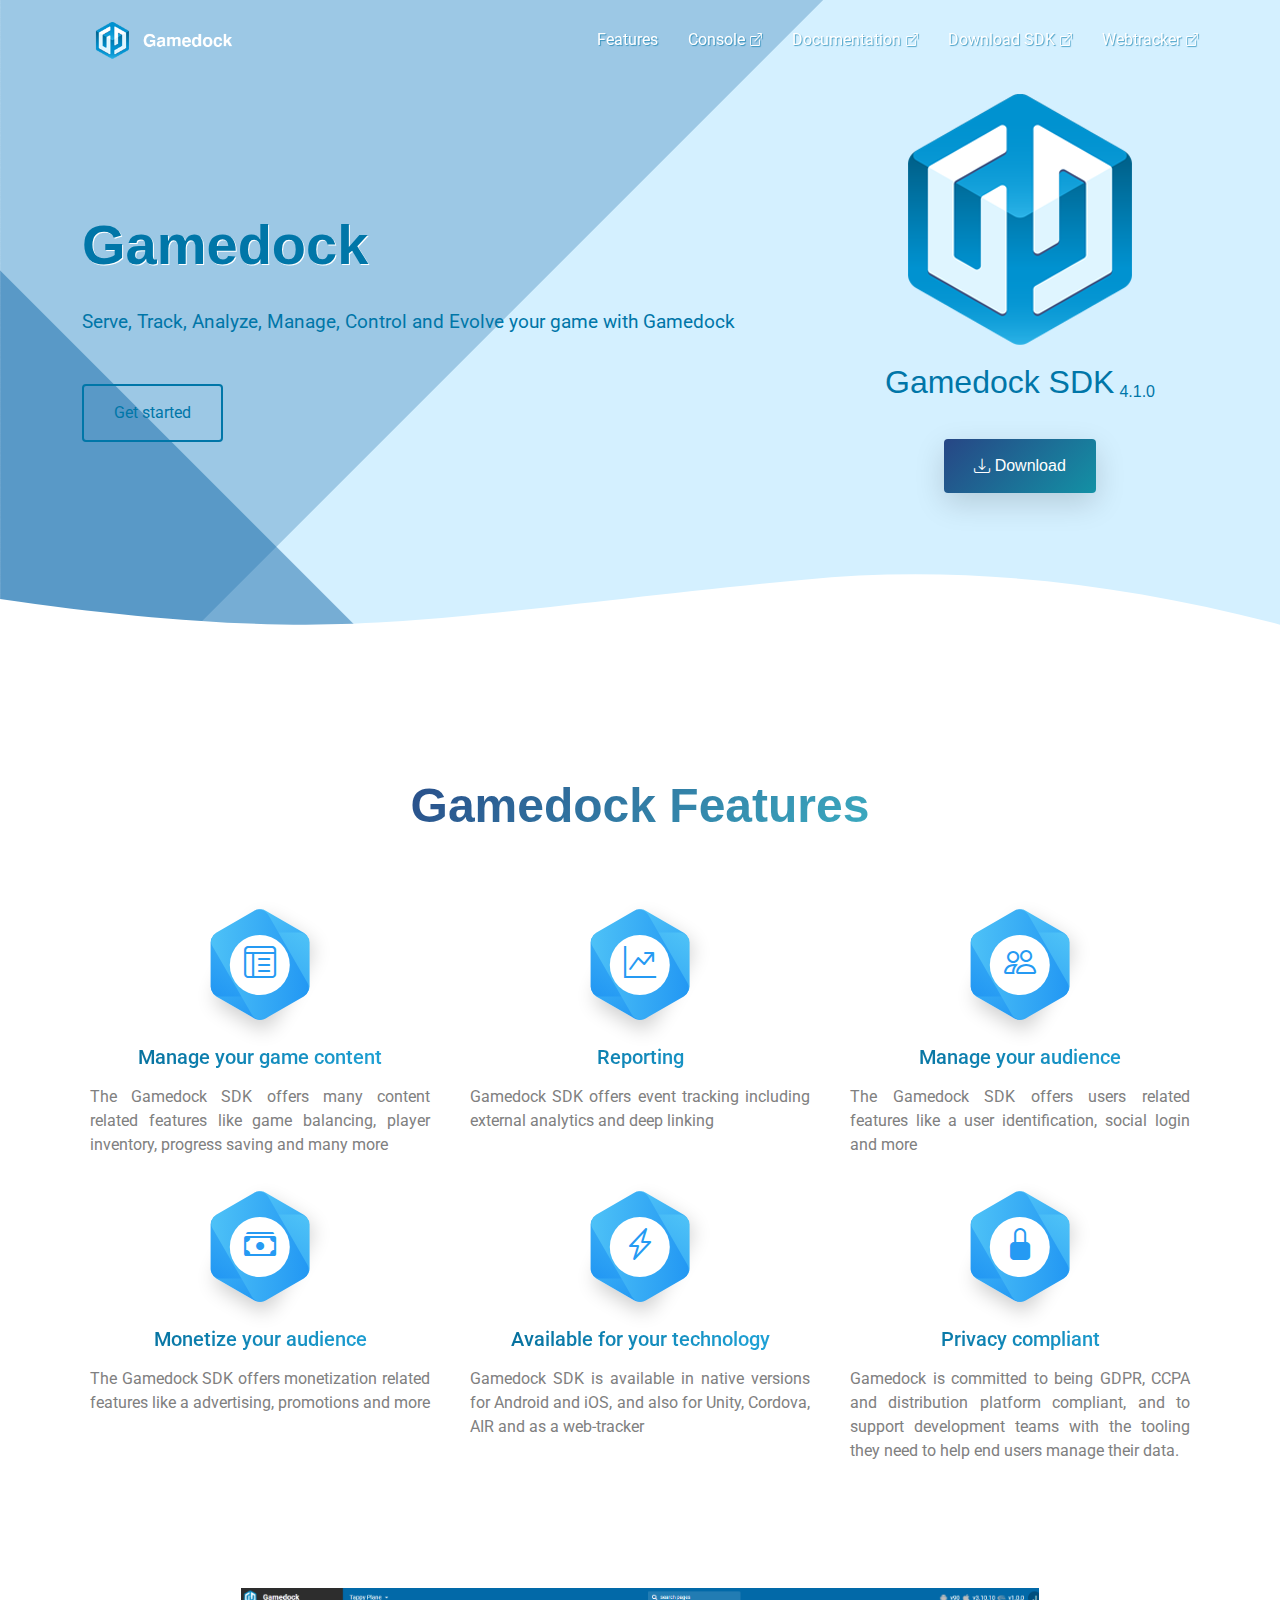
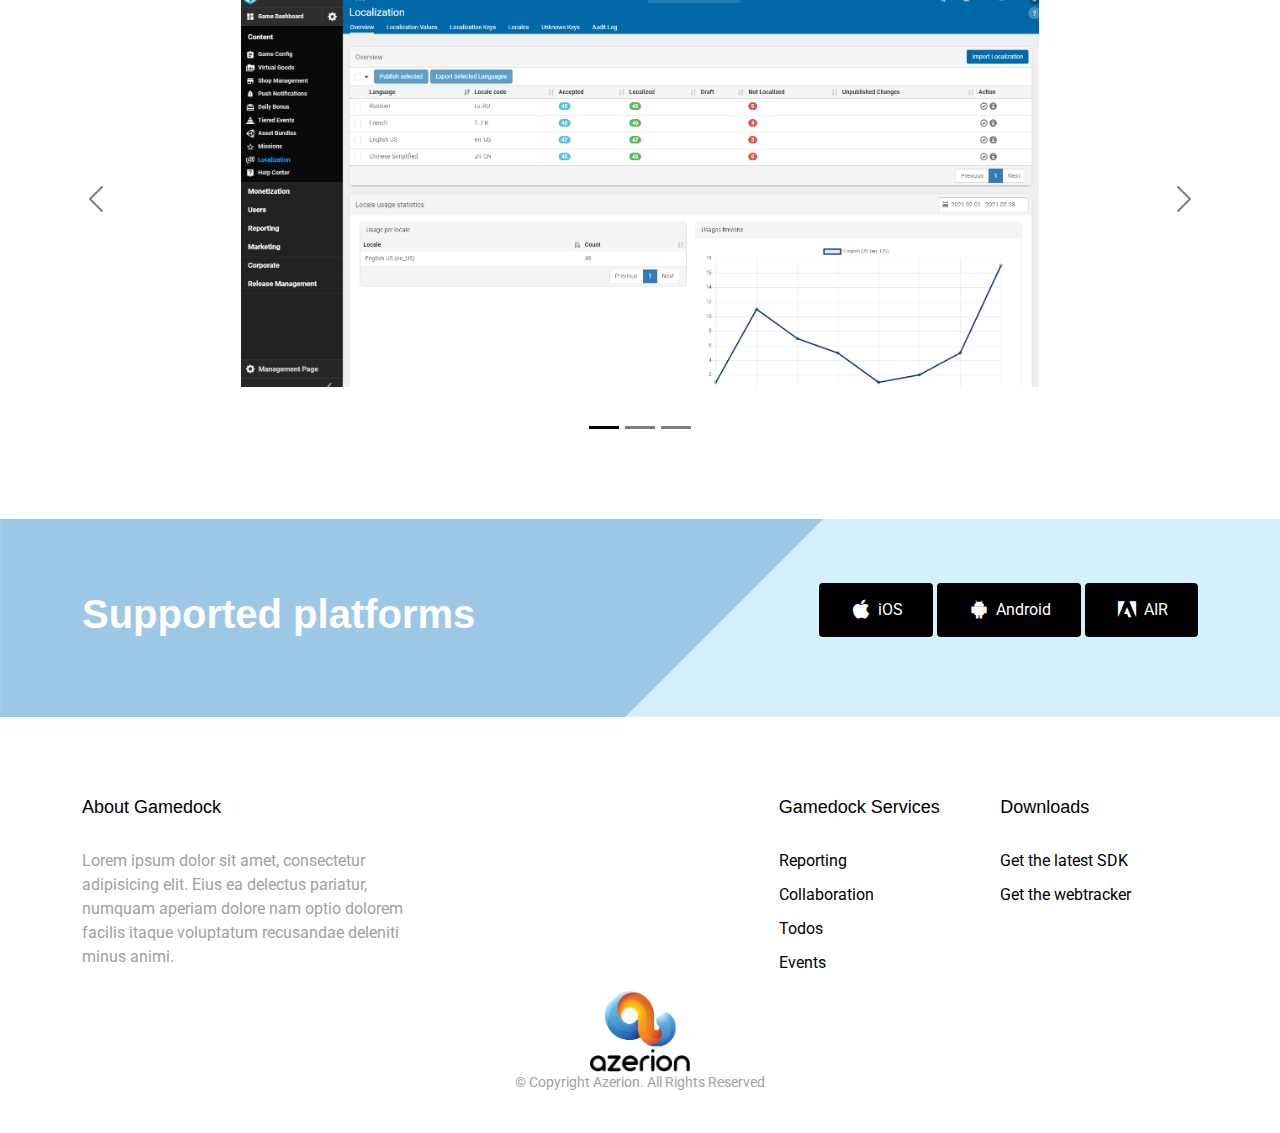
==== landing/index.html @ 3a2219de "Bootstrap , the base for our landing page and images" ====
<!DOCTYPE html>
<html lang="en">

<head>
  <meta charset="utf-8">
  <meta content="width=device-width, initial-scale=1.0" name="viewport">

  <title>Gamedock</title>
  <meta content="" name="description">
  <meta content="" name="keywords">

  <!-- Favicons -->
  <link href="assets/img/favicon.ico" rel="icon">
  <link href="assets/img/favicon.ico" rel="apple-touch-icon">

  <!-- Google Fonts -->
  <link href="https://fonts.googleapis.com/css?family=Roboto:300,300i,400,400i,500,500i,600,600i,700,700i|Work+Sans:300,300i,400,400i,500,500i,600,600i,700,700i|Poppins:300,300i,400,400i,500,500i,600,600i,700,700i" rel="stylesheet">

  <!-- Vendor CSS Files -->
  <link href="assets/vendor/aos/aos.css" rel="stylesheet">
  <link href="assets/vendor/bootstrap/css/bootstrap.min.css" rel="stylesheet">
  <link href="assets/vendor/bootstrap-icons/bootstrap-icons.css" rel="stylesheet">
  <link href="assets/vendor/boxicons/css/boxicons.min.css" rel="stylesheet">
  <link href="assets/vendor/swiper/swiper-bundle.min.css" rel="stylesheet">

  <!-- Template Main CSS File -->
  <link href="assets/css/style.css" rel="stylesheet">

  <!-- =======================================================
  * Template Name: SoftLand - v4.0.0
  * Template URL: https://bootstrapmade.com/softland-bootstrap-app-landing-page-template/
  * Author: BootstrapMade.com
  * License: https://bootstrapmade.com/license/
  ======================================================== -->
</head>

<body>

  <!-- ======= Header ======= -->
  <header id="header" class="fixed-top d-flex align-items-center">
    <div class="container d-flex justify-content-between align-items-center">

      <div class="logo">
        <!-- <h1><a href="index.html">Gamedock</a></h1> -->
        <!-- Uncomment below if you prefer to use an image logo -->
        
        <a href="#"><img src="assets/img/GamedockLogoSmall.png" alt="" class="img-fluid"></a>
        
      </div>

      <nav id="navbar" class="navbar">
        <ul>
          <!-- <li><a href="#hero">Home</a></li> -->
          <li><a href="#features">Features</a></li>
          <li><a href="https://console.gamedock.io/" target="_blank">Console <i class="bi bi-box-arrow-up-right"></i></a></li>
          <li><a href="https://docs.gamedock.io/" target="_blank">Documentation <i class="bi bi-box-arrow-up-right"></i></a></li>
          <li><a href="https://github.com/azerion/gamedock-sdk/releases" target="_blank">Download SDK <i class="bi bi-box-arrow-up-right"></i></a></li>
          <li><a href="https://www.npmjs.com/package/gamedock-web-tracker" target="_blank">Webtracker <i class="bi bi-box-arrow-up-right"></i></a></li>        
        </ul>
        <i class="bi bi-list mobile-nav-toggle"></i>
      </nav><!-- .navbar -->

    </div>
  </header>
  <!-- End Header -->

  <!-- ======= Hero Section ======= -->
  <section class="hero-section" id="hero">

    <div class="wave">

      <svg width="100%" height="355px" viewBox="0 0 1920 355" version="1.1" xmlns="http://www.w3.org/2000/svg" xmlns:xlink="http://www.w3.org/1999/xlink">
        <g id="Page-1" stroke="none" stroke-width="1" fill="none" fill-rule="evenodd">
          <g id="Apple-TV" transform="translate(0.000000, -402.000000)" fill="#FFFFFF">
            <path d="M0,439.134243 C175.04074,464.89273 327.944386,477.771974 458.710937,477.771974 C654.860765,477.771974 870.645295,442.632362 1205.9828,410.192501 C1429.54114,388.565926 1667.54687,411.092417 1920,477.771974 L1920,757 L1017.15166,757 L0,757 L0,439.134243 Z" id="Path"></path>
          </g>
        </g>
      </svg>

    </div>

    <div class="container">
      <div class="row align-items-center">
        <div class="col-12 hero-text-image">
          <div class="row">
            <div class="col-lg-8 text-center text-lg-start">
              <!-- <img src="assets/img/GamedockLogoMedium.png" alt="Image" data-aos="fade-right"> -->
              <h1 data-aos="fade-right">Gamedock</h1>
              <p class="mb-5" data-aos="fade-right" data-aos-delay="100">Serve, Track, Analyze, Manage, Control and Evolve your game with Gamedock</p>
              <p data-aos="fade-right" data-aos-delay="200" data-aos-offset="-500"><a href="#features" class="btn btn-outline-blue">Get started</a></p>
            </div>
            <div class="col-lg-4 gamedocklogo-wrap text-center">
              <img src="assets/img/GamedockLogoMedium.png" alt="Image" data-aos="fade-down">
              <p><h2 data-aos="fade-down" class="hero-text-image"><span class="gamedock-download">Gamedock SDK<sub>4.1.0</sub></span> <br><br><a data-aos="fade-down" href="https://github.com/azerion/gamedock-sdk/releases" target="_blank" class="btn btn-primary"><i class="bi bi-download"></i><span> Download</span></a></h2></p>
              
              
              <!-- <img src="assets/img/phone_2.png" alt="Image" class="phone-2" data-aos="fade-right" data-aos-delay="200"> -->
            </div>
          </div>
        </div>
      </div>
    </div>

  </section><!-- End Hero -->

  <main id="main">

    <!-- ======= Home Section ======= -->
    <section  class="section" id="features">

    </section>

    <section class="section">
      <div class="container">

        <div class="row justify-content-center text-center mb-5">
          <div class="col-md-6" data-aos="fade-up">
            <h2 class="section-heading">Gamedock Features</h2>
          </div>
        </div>

        <div class="row">
          <div class="col-md-4" data-aos="fade-up" data-aos-delay="">
            <div class="feature-1 text-center">
              <div class="badge-hexagon blue">
                <div class="circle"> <i class="bi bi-layout-text-window-reverse"></i></div>
              </div>
              <h3 class="mb-3 feature-subtitle">Manage your game content</h3>
              <p class="feature-description">The Gamedock SDK offers many content related features like game balancing, player inventory, progress saving and many more</p>
            </div>
          </div>
          <div class="col-md-4" data-aos="fade-up" data-aos-delay="100">
            <div class="feature-1 text-center">
              <div class="badge-hexagon blue">
                <div class="circle"> <i class="bi bi-graph-up"></i></div>
              </div>
              <h3 class="mb-3 feature-subtitle">Reporting</h3>
              <p class="feature-description">Gamedock SDK offers event tracking including external analytics and deep linking</p>
            </div>
          </div>
          <div class="col-md-4" data-aos="fade-up" data-aos-delay="200">
            <div class="feature-1 text-center">
              <div class="badge-hexagon blue">
                <div class="circle"> <i class="bi bi-people"></i></div>
              </div>
              <h3 class="mb-3 feature-subtitle">Manage your audience</h3>
              <p class="feature-description">The Gamedock SDK offers users related features like a user identification, social login and more</p>
            </div>
          </div>
          <div class="col-md-4" data-aos="fade-up" data-aos-delay="200">
            <div class="feature-1 text-center">
              <div class="badge-hexagon blue">
                <div class="circle"> <i class="bi bi-cash-stack"></i></div>
              </div>
              <h3 class="mb-3 feature-subtitle">Monetize your audience</h3>
              <p class="feature-description">The Gamedock SDK offers monetization related features like a advertising, promotions and more</p>
            </div>
          </div>
          <div class="col-md-4" data-aos="fade-up" data-aos-delay="200">
            <div class="feature-1 text-center">
              <div class="badge-hexagon blue">
                <div class="circle"> <i class="bi bi-lightning"></i></div>
              </div>
              <h3 class="mb-3 feature-subtitle">Available for your technology</h3>
              <p class="feature-description">Gamedock SDK is available in native versions for Android and iOS, and also for Unity, Cordova, AIR and as a web-tracker</p>
            </div>
          </div>
          <div class="col-md-4" data-aos="fade-up" data-aos-delay="200">
            <div class="feature-1 text-center">
              <div class="badge-hexagon blue">
                <div class="circle"> <i class="bi bi-lock-fill"></i></div>
              </div>
              <h3 class="mb-3 feature-subtitle">Privacy compliant</h3>
              <p class="feature-description">Gamedock is committed to being GDPR, CCPA and distribution platform compliant, and to support development teams with the tooling they need to help end users manage their data.</p>
            </div>
          </div>
        </div>

      </div>
    </section>

    <!-- <section class="section">

      <div class="container">
        <div class="row justify-content-center text-center mb-5" data-aos="fade">
          <div class="col-md-7 mb-5">
            <img src="assets/img/gdcConsole.png" alt="Image" class="img-fluid">
          </div>
        </div> -->

        <!-- <div class="row">
          <div class="col-md-4">
            <div class="step">
              <span class="number">STEP 1</span>
              <h3>Download SDK </a></h3>
              <p><a href="https://github.com/azerion/gamedock-sdk/releases" target="_blank">Get Gamedock for your platform <i class="bi bi-download"></i></a></p>
            </div>
          </div>
          <div class="col-md-4">
            <div class="step">
              <span class="number">STEP 2</span>
              <h3>Create Profile</h3>
              <p>Register with Gamedock</p>
            </div>
          </div>
          <div class="col-md-4">
            <div class="step">
              <span class="number">STEP 3</span>
              <h3>Start managing</h3>
              <p>Analyze, Design and Evolve your game!</p>
            </div>
          </div>
        </div> -->

      <!-- </div>
      
    </section> -->
    <section>
      <div id="myCarousel" class="carousel slide" data-bs-ride="carousel">
        <ol class="carousel-indicators">
          <li data-bs-target="#myCarousel" data-bs-slide-to="0" class="active"></li>
          <li data-bs-target="#myCarousel" data-bs-slide-to="1"></li>
          <li data-bs-target="#myCarousel" data-bs-slide-to="2"></li>
        </ol>
        <div class="carousel-inner">
          <div class="carousel-item active">
            <svg class="bd-placeholder-img" width="100%" height="100%" xmlns="http://www.w3.org/2000/svg" aria-hidden="true" preserveAspectRatio="xMidYMid slice" focusable="false"><rect width="100%" height="100%" fill="transparent"/></svg>
    
            <div class="container">
              <div class="carousel-caption text-start">
                <img src="assets/img/gdcConsole.png" alt="Image" class="img-fluid">
              </div>
            </div>
          </div>
          <div class="carousel-item">
            <svg class="bd-placeholder-img" width="100%" height="100%" xmlns="http://www.w3.org/2000/svg" aria-hidden="true" preserveAspectRatio="xMidYMid slice" focusable="false"><rect width="100%" height="100%" fill="transparent"/></svg>
    
            <div class="container">
              <div class="carousel-caption">
                <h1>Another example headline.</h1>
                <p>Cras justo odio, dapibus ac facilisis in, egestas eget quam. Donec id elit non mi porta gravida at eget metus. Nullam id dolor id nibh ultricies vehicula ut id elit.</p>
                <p><a class="btn btn-lg btn-primary" href="#" role="button">Learn more</a></p>
              </div>
            </div>
          </div>
          <div class="carousel-item">
            <svg class="bd-placeholder-img" width="100%" height="100%" xmlns="http://www.w3.org/2000/svg" aria-hidden="true" preserveAspectRatio="xMidYMid slice" focusable="false"><rect width="100%" height="100%" fill="transparent"/></svg>
    
            <div class="container">
              <div class="carousel-caption text-end">
                <h1>One more for good measure.</h1>
                <p>Cras justo odio, dapibus ac facilisis in, egestas eget quam. Donec id elit non mi porta gravida at eget metus. Nullam id dolor id nibh ultricies vehicula ut id elit.</p>
                <p><a class="btn btn-lg btn-primary" href="#" role="button">Browse gallery</a></p>
              </div>
            </div>
          </div>
        </div>
        <a class="carousel-control-prev" href="#myCarousel" role="button" data-bs-slide="prev">
          <span class="carousel-control-prev-icon" aria-hidden="true"></span>
          <span class="visually-hidden">Previous</span>
        </a>
        <a class="carousel-control-next" href="#myCarousel" role="button" data-bs-slide="next">
          <span class="carousel-control-next-icon" aria-hidden="true"></span>
          <span class="visually-hidden">Next</span>
        </a>
      </div>
    </section>
    <!-- <section class="section">
      <div class="container">
        <div class="row align-items-center">
          <div class="col-md-4 me-auto">
            <h2 class="mb-4">Seamlessly Communicate</h2>
            <p class="mb-4">Lorem ipsum dolor sit amet, consectetur adipisicing elit. Tenetur at reprehenderit optio,
              laudantium eius quod, eum maxime molestiae porro omnis. Dolores aspernatur delectus impedit incidunt
              dolore mollitia esse natus beatae.</p>
            <p><a href="#" class="btn btn-primary">Download Now</a></p>
          </div>
          <div class="col-md-6" data-aos="fade-left">
            <img src="assets/img/undraw_svg_2.svg" alt="Image" class="img-fluid">
          </div>
        </div>
      </div>
    </section>

    <section class="section">
      <div class="container">
        <div class="row align-items-center">
          <div class="col-md-4 ms-auto order-2">
            <h2 class="mb-4">Gather Feedback</h2>
            <p class="mb-4">Lorem ipsum dolor sit amet, consectetur adipisicing elit. Tenetur at reprehenderit optio,
              laudantium eius quod, eum maxime molestiae porro omnis. Dolores aspernatur delectus impedit incidunt
              dolore mollitia esse natus beatae.</p>
            <p><a href="#" class="btn btn-primary">Download Now</a></p>
          </div>
          <div class="col-md-6" data-aos="fade-right">
            <img src="assets/img/undraw_svg_3.svg" alt="Image" class="img-fluid">
          </div>
        </div>
      </div>
    </section> -->

    

    <!-- ======= CTA Section ======= -->
    <section class="section cta-section">
      <div class="container">
        <div class="row align-items-center">
          <div class="col-md-6 me-auto text-center text-md-start mb-5 mb-md-0">
            <h3>Supported platforms</h3>
          </div>
          <div class="col-md-5 text-center text-md-end">
            <p><a href="#" class="btn d-inline-flex align-items-center"><i class="bx bxl-apple"></i><span>iOS</span></a> <a href="#" class="btn d-inline-flex align-items-center"><i class="bx bxl-android"></i><span>Android</span></a> <a href="#" class="btn d-inline-flex align-items-center"><i class="bx bxl-adobe"></i><span>AIR</span></a></p>
          </div>
        </div>
      </div>
    </section><!-- End CTA Section -->

  </main><!-- End #main -->

  <!-- ======= Footer ======= -->
  <footer class="footer" role="contentinfo">
    <div class="container">
      <div class="row">
        <div class="col-md-4 mb-4 mb-md-0">
          <h3>About Gamedock</h3>
          <p>Lorem ipsum dolor sit amet, consectetur adipisicing elit. Eius ea delectus pariatur, numquam aperiam
            dolore nam optio dolorem facilis itaque voluptatum recusandae deleniti minus animi.</p>
          <!-- <p class="social">
            <a href="#"><span class="bi bi-twitter"></span></a>
            <a href="#"><span class="bi bi-facebook"></span></a>
            <a href="#"><span class="bi bi-instagram"></span></a>
            <a href="#"><span class="bi bi-linkedin"></span></a>
          </p> -->
        </div>
        <div class="col-md-7 ms-auto">
          <div class="row site-section pt-0">
            <div class="col-md-4 mb-4 mb-md-0">
              <!-- <h3>Navigation</h3>
              <ul class="list-unstyled">
                <li><a href="#">Pricing</a></li>
                <li><a href="#">Features</a></li>
                <li><a href="#">Blog</a></li>
                <li><a href="#">Contact</a></li>
              </ul> -->
            </div>
            <div class="col-md-4 mb-4 mb-md-0">
              <h3>Gamedock Services</h3>
              <ul class="list-unstyled">
                <li><a href="#">Reporting</a></li>
                <li><a href="#">Collaboration</a></li>
                <li><a href="#">Todos</a></li>
                <li><a href="#">Events</a></li>
              </ul>
            </div>
            <div class="col-md-4 mb-4 mb-md-0">
              <h3>Downloads</h3>
              <ul class="list-unstyled">
                <li><a href="#">Get the latest SDK</a></li>
                <li><a href="#">Get the webtracker</a></li>
              </ul>
            </div>
          </div>
        </div>
      </div>

      <div class="row justify-content-center text-center">
        <div class="col-md-3">
          
          
          
          <div class="credits">
            <img src="assets/img/azerion_small_black.png" class="img-fluid" style="width: 100px;">
            <p class="copyright">&copy; Copyright Azerion. All Rights Reserved</p>
          </div>
        </div>
      </div>

    </div>
  </footer>

  <a href="#" class="back-to-top d-flex align-items-center justify-content-center"><i class="bi bi-arrow-up-short"></i></a>

  <!-- Vendor JS Files -->
  <script src="assets/vendor/aos/aos.js"></script>
  <script src="assets/vendor/bootstrap/js/bootstrap.bundle.min.js"></script>
  <script src="assets/vendor/php-email-form/validate.js"></script>
  <script src="assets/vendor/swiper/swiper-bundle.min.js"></script>

  <!-- Template Main JS File -->
  <script src="assets/js/main.js"></script>

</body>

</html>
---- landing/assets/css/style.css ----
/*--------------------------------------------------------------
# General
--------------------------------------------------------------*/
html {
  overflow-x: hidden;
}

body {
  font-family: "Roboto", sans-serif;
  color: #9fa1a4;
  line-height: 1.5;
}

a {
  color: #777;
  text-decoration: none;
  transition: .3s all ease;
}

a:hover {
  color: #000;
}

h1, h2, h3, h4, h5, h6, .font-heading {
  /* font-family: "Open+Sans", sans-serif; */
  font-family: "Work+Sans", sans-serif;
  color: #000;
}

.container {
  z-index: 2;
  position: relative;
}

.text-black {
  color: #000 !important;
}

.text-primary {
  color: #2d71a1 !important;
}

.border-top {
  border-top: 1px solid #f2f2f2 !important;
}

.border-bottom {
  border-bottom: 1px solid #f2f2f2 !important;
}

figure figcaption {
  margin-top: .5rem;
  font-style: italic;
  font-size: .8rem;
}

section {
  overflow: hidden;
}

.section {
  padding: 4rem 0;
}
.section#features{
  padding: 0rem 0;
  margin-top: -5pt;
}

.section-heading {
  font-size: 3rem;
  font-weight: 700;
  background: linear-gradient(-45deg, #3db3c5, #274685);
  -webkit-background-clip: text;
  -webkit-text-fill-color: transparent;
}

/*--------------------------------------------------------------
# Back to top button
--------------------------------------------------------------*/
.back-to-top {
  position: fixed;
  visibility: hidden;
  opacity: 0;
  right: 15px;
  bottom: 15px;
  z-index: 996;
  background: #2d71a1;
  width: 40px;
  height: 40px;
  border-radius: 50px;
  transition: all 0.4s;
}

.back-to-top i {
  font-size: 28px;
  color: #fff;
  line-height: 0;
}

.back-to-top:hover {
  background: #3687c1;
  color: #fff;
}

.back-to-top.active {
  visibility: visible;
  opacity: 1;
}

/* Default btn sre-tyling */
.btn {
  border: none;
  padding: 15px 30px !important;
}

.btn.btn-outline-white {
  border: 2px solid #fff;
  background: none;
  color: #fff;
}

.btn.btn-outline-white:hover {
  background: #fff;
  color: #2d71a1;
}

.btn.btn-outline-blue {
  border: 2px solid #0076a8;
  background: none;
  color: #0076a8;
}

.btn.btn-outline-blue:hover {
  background: #0076a8;
  color: #ffffff;
}
.btn.btn-primary {
  background: #2d71a1;
  background: linear-gradient(-45deg, #1391a5, #274685);
  color: #fff;
  box-shadow: 0 10px 30px 0 rgba(0, 0, 0, 0.15);
}

/* Feature 1 */
.feature-1 .wrap-icon {
  margin: 0 auto;
  height: 100px;
  width: 100px;
  border-radius: 50%;
  position: relative;
  margin-bottom: 30px;
  box-shadow: 0 15px 30px 0 rgba(0, 0, 0, 0.2);
  display: inline-flex;
  align-items: center;
  justify-content: center;
}

.feature-1 .wrap-icon.icon-1 {
  background: linear-gradient(-45deg, #3b87bd, #2d71a2);
}

.feature-1 .wrap-icon i {
  font-size: 40px;
  line-height: 0;
  color: #fff;
}

.feature-1 h3 {
  font-size: 20px;
}

.feature-1 p {
  color: #808080;
}

/* Step */
.step {
  box-shadow: 0 10px 30px -5px rgba(0, 0, 0, 0.1);
  background: #fff;
  padding: 40px;
}

.step .number {
  background: linear-gradient(-45deg, #1391a5, #274685);
  -webkit-background-clip: text;
  -webkit-text-fill-color: transparent;
  font-weight: 700;
  letter-spacing: .2rem;
  margin-bottom: 10px;
  display: block;
}

.step p:last-child {
  margin-bottom: 0px;
}

/* Review */
.review h3 {
  font-size: 20px;
}

.review p {
  line-height: 1.8;
  font-style: italic;
  color: #333333;
}

.review .stars span {
  color: #FF8803;
}

.review .stars .muted {
  color: #ccc;
}

.review .review-user img {
  width: 70px;
  margin: 0 auto;
}



/* CTA Section */
.cta-section {
  /*background: linear-gradient(to right, #274685 0%, #3db3c5 100%);*/
  background: url(../img/coverpageBackground.png);
  color: #fff;
}

.cta-section h2 {
  color: #fff;
  font-size: 3rem;
  font-weight: 700;
}
.cta-section h3 {
  color: #fff;
  font-size: 2.5rem;
  font-weight: 700;
}

@media screen and (max-width: 768px) {
  .cta-section h2 {
    font-size: 2rem;
  }
}

.cta-section .btn {
  background: #000000;
  color: #fff;
}

.cta-section .btn i {
  margin-right: 5px;
  font-size: 24px;
  line-height: 0;
}

/* Contact Form */
.form-control {
  height: 48px;
  border-radius: 0;
  border: 1px solid #dae0e5;
}

.form-control:active, .form-control:focus {
  outline: none;
  box-shadow: none;
  border: 1px solid #2d71a1;
}

.php-email-form .validate {
  display: none;
  color: red;
  margin: 0 0 15px 0;
  font-weight: 400;
  font-size: 13px;
}

.php-email-form .error-message {
  display: none;
  color: #fff;
  background: #ed3c0d;
  text-align: left;
  padding: 15px;
  font-weight: 600;
}

.php-email-form .error-message br + br {
  margin-top: 25px;
}

.php-email-form .sent-message {
  display: none;
  color: #fff;
  background: #18d26e;
  text-align: center;
  padding: 15px;
  font-weight: 600;
}

.php-email-form .loading {
  display: none;
  background: #fff;
  text-align: center;
  padding: 15px;
}

.php-email-form .loading:before {
  content: "";
  display: inline-block;
  border-radius: 50%;
  width: 24px;
  height: 24px;
  margin: 0 10px -6px 0;
  border: 3px solid #18d26e;
  border-top-color: #eee;
  -webkit-animation: animate-loading 1s linear infinite;
  animation: animate-loading 1s linear infinite;
}

.php-email-form textarea {
  min-height: 160px;
}

@-webkit-keyframes animate-loading {
  0% {
    transform: rotate(0deg);
  }
  100% {
    transform: rotate(360deg);
  }
}

@keyframes animate-loading {
  0% {
    transform: rotate(0deg);
  }
  100% {
    transform: rotate(360deg);
  }
}



/*--------------------------------------------------------------
# Header
--------------------------------------------------------------*/
#header {
  height: 80px;
  transition: all 0.5s;
  z-index: 997;
  transition: all 0.5s;
}

#header.header-scrolled {
  background: rgba(23, 136, 228, 0.45);
  height: 60px;
  color: #ffffff;
}

#header .logo h1 {
  font-size: 28px;
  margin: 0;
  padding: 4px 0;
  line-height: 1;
  font-weight: 500;
}

#header .logo h1 a, #header .logo h1 a:hover {
  color: rgb(28, 118, 253);
  text-decoration: none;
}

#header .logo img {
  padding: 0;
  margin: 0;
  max-height: 40px;
}

/*--------------------------------------------------------------
# Navigation Menu
--------------------------------------------------------------*/
/**
* Desktop Navigation 
*/
.navbar {
  padding: 0;
}

.navbar ul {
  margin: 0;
  padding: 0;
  display: flex;
  list-style: none;
  align-items: center;
}

.navbar li {
  position: relative;
}

.navbar a {
  display: flex;
  align-items: center;
  justify-content: space-between;
  padding: 10px 0 10px 30px;
  font-size: 16px;
  font-weight: 400;
  /* color: rgba(0, 118, 168, 0.65); */
  color: rgba(255, 255, 255, 1);
  text-shadow: 1px 1px 1px rgb(0, 118, 168, 0.65);
  white-space: nowrap;
  transition: 0.3s;
}

.navbar a .header-scrolled{
  color: #fff;
}

.navbar a i {
  font-size: 12px;
  line-height: 0;
  margin-left: 5px;
}

.navbar a:hover, .navbar .active, .navbar li:hover > a {
  color: rgba(0, 118, 168, 0.65);
}

.navbar .dropdown ul {
  display: block;
  position: absolute;
  left: 14px;
  top: calc(100% + 30px);
  margin: 0;
  padding: 10px 0;
  z-index: 99;
  opacity: 0;
  visibility: hidden;
  background: #fff;
  box-shadow: 0px 0px 30px rgba(127, 137, 161, 0.25);
  transition: 0.3s;
  border-radius: 4px;
}

.navbar .dropdown ul li {
  min-width: 200px;
}

.navbar .dropdown ul a {
  padding: 10px 20px;
  font-size: 15px;
  color: #101c36;
}

.navbar .dropdown ul a i {
  font-size: 12px;
}

.navbar .dropdown ul a:hover, .navbar .dropdown ul .active:hover, .navbar .dropdown ul li:hover > a {
  color: #2d71a1;
}

.navbar .dropdown:hover > ul {
  opacity: 1;
  top: 100%;
  visibility: visible;
}

.navbar .dropdown .dropdown ul {
  top: 0;
  left: calc(100% - 30px);
  visibility: hidden;
}

.navbar .dropdown .dropdown:hover > ul {
  opacity: 1;
  top: 0;
  left: 100%;
  visibility: visible;
}

@media (max-width: 1366px) {
  .navbar .dropdown .dropdown ul {
    left: -90%;
  }
  .navbar .dropdown .dropdown:hover > ul {
    left: -100%;
  }
}

/**
* Mobile Navigation 
*/
.mobile-nav-toggle {
  color: #fff;
  font-size: 28px;
  cursor: pointer;
  display: none;
  line-height: 0;
  transition: 0.5s;
}

@media (max-width: 991px) {
  .mobile-nav-toggle {
    display: block;
  }
  .navbar ul {
    display: none;
  }
}

.navbar-mobile {
  position: fixed;
  overflow: hidden;
  top: 0;
  right: 0;
  left: 0;
  bottom: 0;
  background: rgba(27, 49, 94, 0.9);
  transition: 0.3s;
  z-index: 999;
}

.navbar-mobile .mobile-nav-toggle {
  position: absolute;
  top: 15px;
  right: 15px;
}

.navbar-mobile ul {
  display: block;
  position: absolute;
  top: 55px;
  right: 15px;
  bottom: 15px;
  left: 15px;
  padding: 10px 0;
  border-radius: 10px;
  background-color: #fff;
  overflow-y: auto;
  transition: 0.3s;
}

.navbar-mobile a {
  padding: 10px 20px;
  font-size: 15px;
  color: #101c36;
}

.navbar-mobile a:hover, .navbar-mobile .active, .navbar-mobile li:hover > a {
  color: #2d71a1;
}

.navbar-mobile .dropdown ul {
  position: static;
  display: none;
  margin: 10px 20px;
  padding: 10px 0;
  z-index: 99;
  opacity: 1;
  visibility: visible;
  background: #fff;
  box-shadow: 0px 0px 30px rgba(127, 137, 161, 0.25);
}

.navbar-mobile .dropdown ul li {
  min-width: 200px;
}

.navbar-mobile .dropdown ul a {
  padding: 10px 20px;
}

.navbar-mobile .dropdown ul a i {
  font-size: 12px;
}

.navbar-mobile .dropdown ul a:hover, .navbar-mobile .dropdown ul .active:hover, .navbar-mobile .dropdown ul li:hover > a {
  color: #2d71a1;
}

.navbar-mobile .dropdown > .dropdown-active {
  display: block;
}

/*--------------------------------------------------------------
# Hero Section
--------------------------------------------------------------*/
.hero-section {
  background:  url(../img/coverpageBackground.png);
  position: relative;
}

.hero-section .wave {
  width: 100%;
  overflow: hidden;
  position: absolute;
  z-index: 1;
  bottom: -150px;
}

@media screen and (max-width: 992px) {
  .hero-section .wave {
    bottom: -180px;
  }
}

.hero-section .wave svg {
  width: 100%;
}

.hero-section, .hero-section > .container > .row {
  height: 80vh;
  min-height: 700px;
}

.hero-section.inner-page {
  height: 60vh;
  min-height: 0;
}

.hero-section.inner-page .hero-text {
  transform: translateY(-150px);
  margin-top: -120px;
}

@media screen and (max-width: 992px) {
  .hero-section.inner-page .hero-text {
    margin-top: -80px;
  }
}

.hero-section h1 {
  font-size: 3.5rem;
  color: #0076a8;
  font-weight: 700;
  margin-bottom: 30px;
  text-shadow: 1px 1px 0px rgb(255 255 255);
}

@media screen and (max-width: 992px) {
  .hero-section h1 {
    font-size: 2.5rem;
    text-align: center;
    margin-top: 40px;
  }
}

@media screen and (max-width: 992px) {
  .hero-section .hero-text-image {
    margin-top: 4rem;
  }
}

.hero-section p {
  font-size: 14pt;
  color: #0076a8;
}

.hero-section .gamedocklogo-wrap {
  position: relative;
  margin-top: -120px;
}

@media screen and (max-width: 992px) {
  .hero-section .gamedocklogo-wrap {
    text-align: center;
  }
}

.hero-section .gamedocklogo-wrap .phone-2, .hero-section .gamedocklogo-wrap .phone-1 {
  position: absolute;
  top: -50%;
  overflow: hidden;
  left: 0;
  box-shadow: 0 15px 50px 0 rgba(0, 0, 0, 0.3);
  border-radius: 30px;
}

@media screen and (max-width: 992px) {
  .hero-section .gamedocklogo-wrap .phone-2, .hero-section .gamedocklogo-wrap .phone-1 {
    position: relative;
    top: 0;
    max-width: 100%;
  }
}

.hero-section .gamedocklogo-wrap .phone-2, .hero-section .gamedocklogo-wrap .phone-1 {
  width: 250px;
}

@media screen and (max-width: 992px) {
  .hero-section .gamedocklogo-wrap .phone-1 {
    margin-left: -150px;
  }
}

.hero-section .gamedocklogo-wrap .phone-2 {
  margin-top: 50px;
  margin-left: 100px;
  width: 250px;
}

@media screen and (max-width: 992px) {
  .hero-section .gamedocklogo-wrap .phone-2 {
    width: 250px;
    position: absolute;
    margin-top: 0px;
    margin-left: 100px;
  }
}

/*--------------------------------------------------------------
# Footer
--------------------------------------------------------------*/
.footer {
  padding: 5rem 0 2.5rem 0;
}

.footer h3 {
  font-size: 18px;
  margin-bottom: 30px;
}

.footer ul li {
  margin-bottom: 10px;
}

.footer a {
  color: #000;
}

.footer .copyright {
  margin-bottom: 0px;
}

.footer .copyright, .footer .credits {
  font-size: 14px;
}

.social a {
  display: inline-block;
  width: 50px;
  height: 50px;
  border-radius: 50%;
  background: #f8f9fa;
  position: relative;
  text-align: center;
  transition: .3s background ease;
  color: #0d1e2d;
  line-height: 0;
}

.social a span {
  display: inline-block;
  left: 50%;
  position: absolute;
  top: 50%;
  transform: translate(-50%, -50%);
}

.social a:hover {
  color: #fff;
  background: #2d71a1;
}

.social a i {
  line-height: 0;
}


/*--------------------------------------------------------------
# Extra Gamedock
--------------------------------------------------------------*/

.gamedock-download {
  color: #0076a8;
}

.gamedock-download sub{
  font-size: 12pt;
  
  padding-left: 5px;
}


.feature-subtitle{
  font-family: 'Roboto';
  /* color: #1976D2; */
  background: linear-gradient(-45deg, #24ade3, #006590);
    -webkit-background-clip: text;
    -webkit-text-fill-color: transparent;
}

.feature-description {
  text-align: justify;
  padding-left: 0.5rem;
  padding-right: 0.5rem;
}





.badge-hexagon {
  position: relative;
  margin: 1.5em 3em;
  width: 4em;
  height: 6.2em;
  border-radius: 10px;
  display: inline-block;
  top: 0;
  transition: all 0.2s ease;
  transform: rotate(30deg);
  box-shadow: 8px 6px 20px 0px rgb(0 0 0 / 20%);
}
.badge-hexagon:before, .badge-hexagon:after {
  position: absolute;
  width: inherit;
  height: inherit;
  border-radius: inherit;
  background: inherit;
  content: "";
  top: 0;
  left: 0;
  right: 0;
  bottom: 0;
  margin: auto;
}
.badge-hexagon:before {
  transform: rotate(60deg);
}
.badge-hexagon:after {
  transform: rotate(-60deg);
}
/* .badge-hexagon:hover {
  color: #000000;
  
} */
.badge-hexagon .circle {
  width: 60px;
  height: 60px;
  position: absolute;
  background: #fff;
  z-index: 10;
  border-radius: 50%;
  top: 0;
  left: 0;
  right: 0;
  bottom: 0;
  margin: auto;
  transform: rotate(-30deg);
}
.badge-hexagon .circle i.bi {
  font-size: 2em;
  margin-top: 8px;
}
.badge-hexagon .font {
  display: inline-block;
  margin-top: 1em;
}
.badge-hexagon .ribbon {
  position: absolute;
  border-radius: 4px;
  padding: 5px 5px 4px;
  width: 100px;
  z-index: 11;
  color: #fff;
  bottom: 12px;
  left: 50%;
  margin-left: -55px;
  height: 15px;
  font-size: 14px;
  box-shadow: 0 1px 2px rgba(0, 0, 0, 0.27);
  text-shadow: 0 2px 2px rgba(0, 0, 0, 0.1);
  text-transform: uppercase;
  background: linear-gradient(to bottom right, #555 0%, #333 100%);
  cursor: default;
}

/* .yellow {
  background: linear-gradient(to bottom right, #ffeb3b 0%, #fbc02d 100%);
  color: #ffb300;
}

.orange {
  background: linear-gradient(to bottom right, #ffc107 0%, #f57c00 100%);
  color: #f68401;
}

.pink {
  background: linear-gradient(to bottom right, #F48FB1 0%, #d81b60 100%);
  color: #dc306f;
}

.red {
  background: linear-gradient(to bottom right, #f4511e 0%, #b71c1c 100%);
  color: #c62828;
}

.purple {
  background: linear-gradient(to bottom right, #ab47bc 0%, #4527a0 100%);
  color: #7127a8;
}

.teal {
  background: linear-gradient(to bottom right, #4DB6AC 0%, #00796B 100%);
  color: #34a297;
} */

.blue {
  background: linear-gradient(to bottom right, #4FC3F7 0%, #2196F3 100%);
  color: #259af3;
}



/* .blue-dark {
  background: linear-gradient(to bottom right, #1976D2 0%, #283593 100%);
  color: #1c68c5;
}

.blue-light {
  
  background: linear-gradient(to bottom right, #69b2ee 0%, #1e94f5 100%);
  color: #5999c7;
} */




/* .green {
  background: linear-gradient(to bottom right, #cddc39 0%, #8bc34a 100%);
  color: #7cb342;
}

.green-dark {
  background: linear-gradient(to bottom right, #4CAF50 0%, #1B5E20 100%);
  color: #00944a;
}

.silver {
  background: linear-gradient(to bottom right, #E0E0E0 0%, #BDBDBD 100%);
  color: #9e9e9e;
}

.gold {
  background: linear-gradient(to bottom right, #e6ce6a 0%, #b7892b 100%);
  color: #b7892b;
} */





/* CUSTOMIZE THE CAROUSEL
-------------------------------------------------- */

/* Carousel base class */
.carousel {
  margin-bottom: 4rem;
}
/* Since positioning the image, we need to help out the caption */
.carousel-caption {
  bottom: 3rem;
  z-index: 10;
}

/* Declare heights because of positioning of img element */
.carousel-item {
  height: 32rem;
}
.carousel-item > img {
  position: absolute;
  top: 0;
  left: 0;
  min-width: 100%;
  height: 32rem;
}

.carousel-control-next,
.carousel-control-prev , .carousel-indicators {
    filter: invert(100%);
}
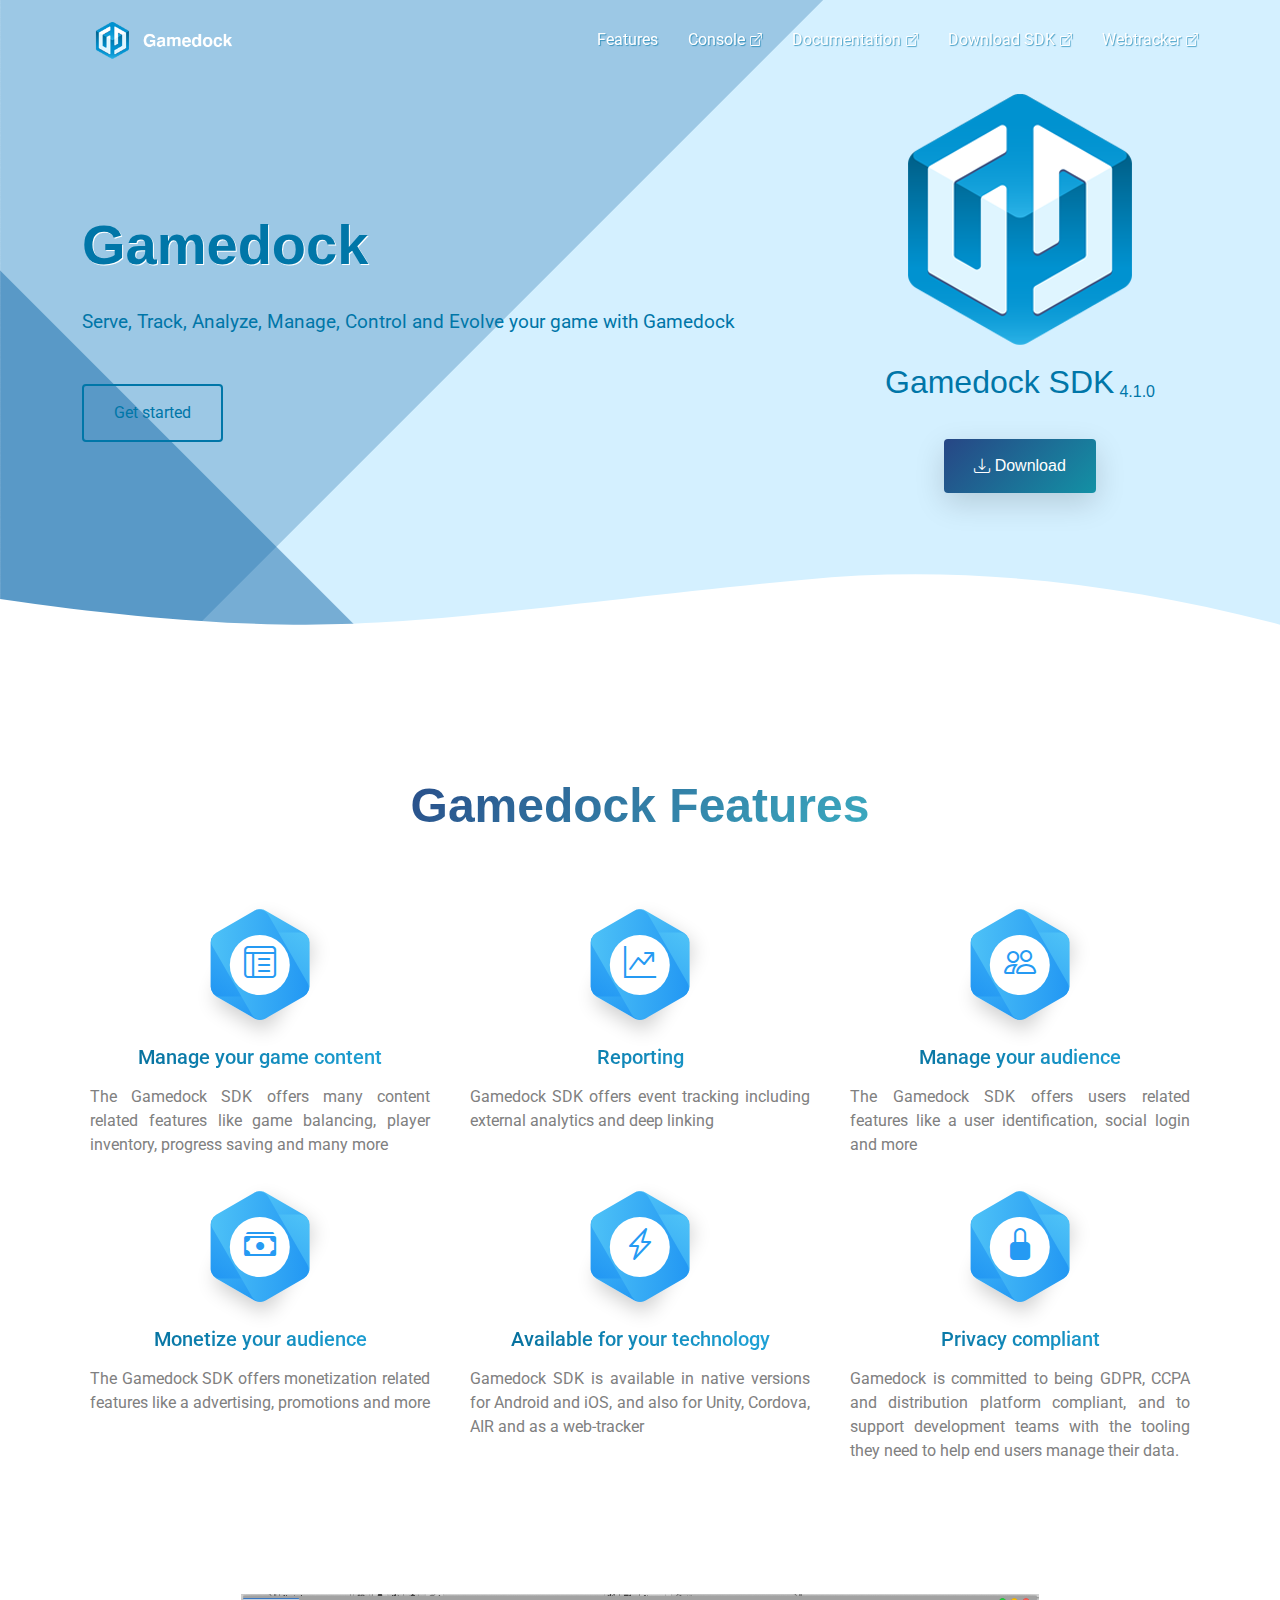
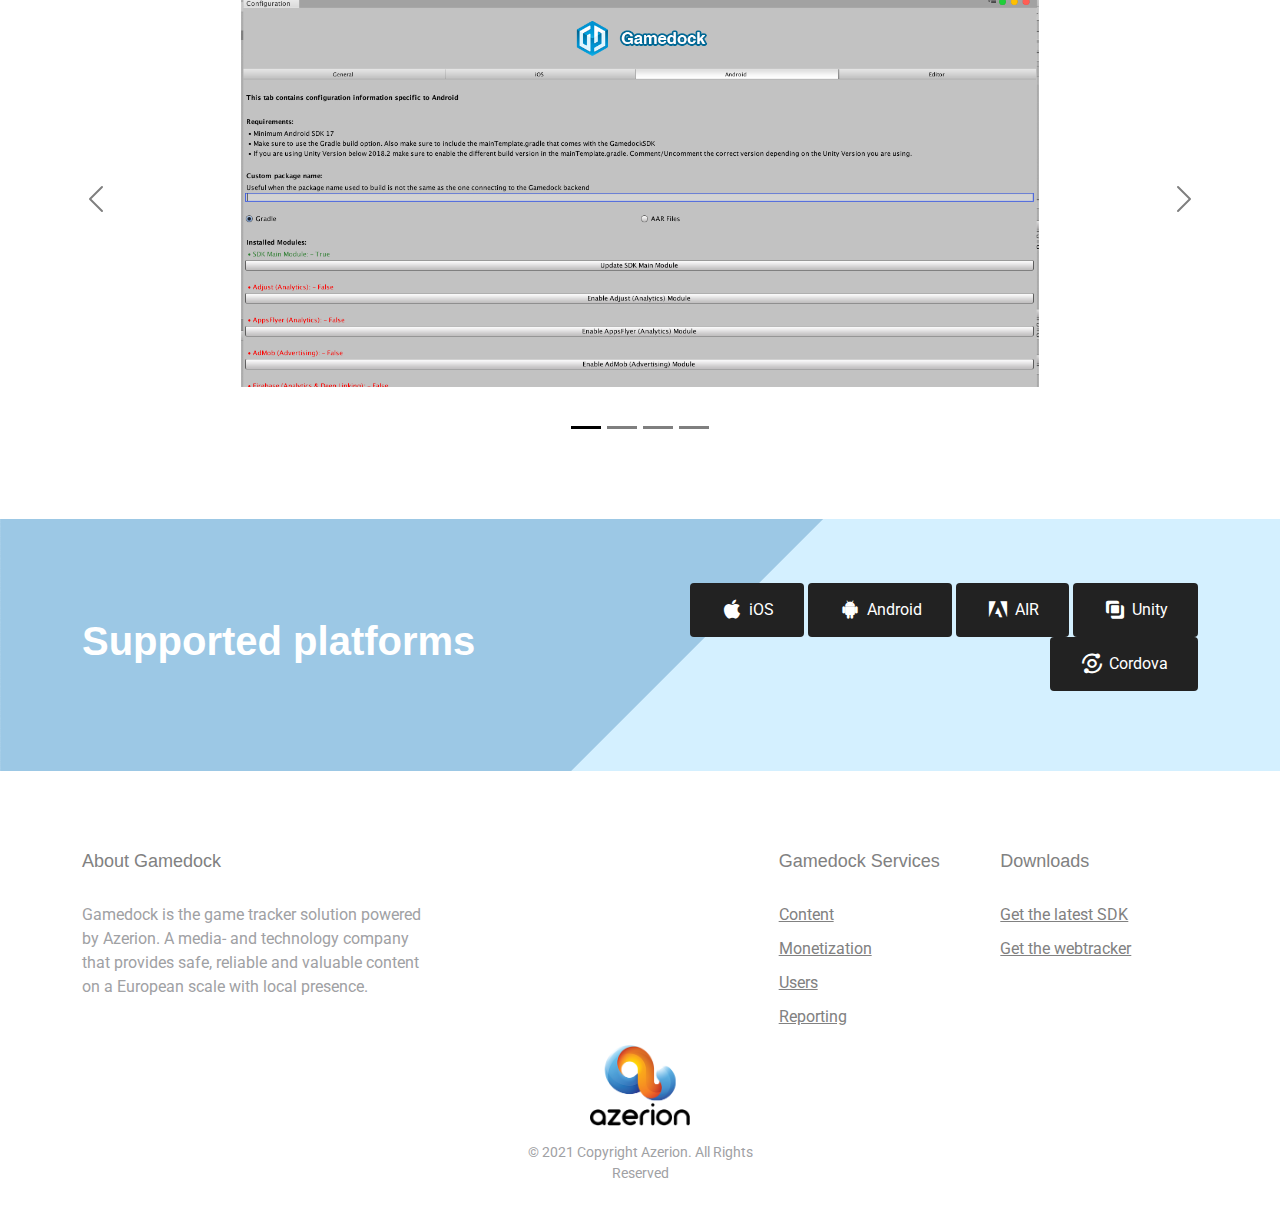
==== commit 2c046863: "Added new images for the carousel and adjusted styles and page layout" ====
--- a/landing/index.html
+++ b/landing/index.html
@@ -221,6 +221,7 @@
           <li data-bs-target="#myCarousel" data-bs-slide-to="0" class="active"></li>
           <li data-bs-target="#myCarousel" data-bs-slide-to="1"></li>
           <li data-bs-target="#myCarousel" data-bs-slide-to="2"></li>
+          <li data-bs-target="#myCarousel" data-bs-slide-to="3"></li>
         </ol>
         <div class="carousel-inner">
           <div class="carousel-item active">
@@ -228,33 +229,45 @@
     
             <div class="container">
               <div class="carousel-caption text-start">
-                <img src="assets/img/gdcConsole.png" alt="Image" class="img-fluid">
-              </div>
-            </div>
-          </div>
+                <img src="assets/img/PlatformSpecificUnityAndroid.png" alt="Image" class="img-fluid">
+              </div>
+            </div>
+          </div>
+
+          <div class="carousel-item">
+            <svg class="bd-placeholder-img" width="100%" height="100%" xmlns="http://www.w3.org/2000/svg" aria-hidden="true" preserveAspectRatio="xMidYMid slice" focusable="false"><rect width="100%" height="100%" fill="transparent"/></svg>
+    
+            <div class="container">
+              <div class="carousel-caption text-end">
+                <img src="assets/img/login.png" alt="Image" class="img-fluid">
+              </div>
+            </div>
+          </div>
+
           <div class="carousel-item">
             <svg class="bd-placeholder-img" width="100%" height="100%" xmlns="http://www.w3.org/2000/svg" aria-hidden="true" preserveAspectRatio="xMidYMid slice" focusable="false"><rect width="100%" height="100%" fill="transparent"/></svg>
     
             <div class="container">
               <div class="carousel-caption">
-                <h1>Another example headline.</h1>
-                <p>Cras justo odio, dapibus ac facilisis in, egestas eget quam. Donec id elit non mi porta gravida at eget metus. Nullam id dolor id nibh ultricies vehicula ut id elit.</p>
-                <p><a class="btn btn-lg btn-primary" href="#" role="button">Learn more</a></p>
-              </div>
-            </div>
-          </div>
+                <img src="assets/img/gdcConsole.png" alt="Image" class="img-fluid">
+              </div>
+            </div>
+          </div>
+
           <div class="carousel-item">
             <svg class="bd-placeholder-img" width="100%" height="100%" xmlns="http://www.w3.org/2000/svg" aria-hidden="true" preserveAspectRatio="xMidYMid slice" focusable="false"><rect width="100%" height="100%" fill="transparent"/></svg>
     
             <div class="container">
-              <div class="carousel-caption text-end">
-                <h1>One more for good measure.</h1>
-                <p>Cras justo odio, dapibus ac facilisis in, egestas eget quam. Donec id elit non mi porta gravida at eget metus. Nullam id dolor id nibh ultricies vehicula ut id elit.</p>
-                <p><a class="btn btn-lg btn-primary" href="#" role="button">Browse gallery</a></p>
-              </div>
-            </div>
-          </div>
-        </div>
+              <div class="carousel-caption">
+                <img src="assets/img/PushNotifications6.png" alt="Image" class="img-fluid">
+              </div>
+            </div>
+          </div>
+
+          
+
+        </div>
+
         <a class="carousel-control-prev" href="#myCarousel" role="button" data-bs-slide="prev">
           <span class="carousel-control-prev-icon" aria-hidden="true"></span>
           <span class="visually-hidden">Previous</span>
@@ -305,11 +318,11 @@
     <section class="section cta-section">
       <div class="container">
         <div class="row align-items-center">
-          <div class="col-md-6 me-auto text-center text-md-start mb-5 mb-md-0">
+          <div class="col-md-5 me-auto text-center text-md-start mb-4 mb-md-0">
             <h3>Supported platforms</h3>
           </div>
-          <div class="col-md-5 text-center text-md-end">
-            <p><a href="#" class="btn d-inline-flex align-items-center"><i class="bx bxl-apple"></i><span>iOS</span></a> <a href="#" class="btn d-inline-flex align-items-center"><i class="bx bxl-android"></i><span>Android</span></a> <a href="#" class="btn d-inline-flex align-items-center"><i class="bx bxl-adobe"></i><span>AIR</span></a></p>
+          <div class="col-md-7 text-center text-md-end">
+            <p><a href="https://github.com/azerion/gamedock-sdk/releases" class="btn d-inline-flex align-items-center"><i class="bx bxl-apple"></i><span>iOS</span></a> <a href="https://github.com/azerion/gamedock-sdk/releases" class="btn d-inline-flex align-items-center"><i class="bx bxl-android"></i><span>Android</span></a> <a href="https://github.com/azerion/gamedock-sdk/releases" class="btn d-inline-flex align-items-center"><i class="bx bxl-adobe"></i><span>AIR</span></a> <a href="https://github.com/azerion/gamedock-sdk/releases" class="btn d-inline-flex align-items-center"><i class="bx bx-unite"></i><span>Unity</span></a> <a href="https://github.com/azerion/gamedock-sdk/releases" class="btn d-inline-flex align-items-center"><i class="bx bx-analyse"></i><span>Cordova</span></a></p>
           </div>
         </div>
       </div>
@@ -323,8 +336,7 @@
       <div class="row">
         <div class="col-md-4 mb-4 mb-md-0">
           <h3>About Gamedock</h3>
-          <p>Lorem ipsum dolor sit amet, consectetur adipisicing elit. Eius ea delectus pariatur, numquam aperiam
-            dolore nam optio dolorem facilis itaque voluptatum recusandae deleniti minus animi.</p>
+          <p>Gamedock is the game tracker solution powered by Azerion. A media- and technology company that provides safe, reliable and valuable content on a European scale with local presence.</p>
           <!-- <p class="social">
             <a href="#"><span class="bi bi-twitter"></span></a>
             <a href="#"><span class="bi bi-facebook"></span></a>
@@ -346,10 +358,10 @@
             <div class="col-md-4 mb-4 mb-md-0">
               <h3>Gamedock Services</h3>
               <ul class="list-unstyled">
-                <li><a href="#">Reporting</a></li>
-                <li><a href="#">Collaboration</a></li>
-                <li><a href="#">Todos</a></li>
-                <li><a href="#">Events</a></li>
+                <li><a href="https://docs.gamedock.io/#/content">Content</a></li>
+                <li><a href="https://docs.gamedock.io/#/monetization">Monetization</a></li>
+                <li><a href="https://docs.gamedock.io/#/users">Users</a></li>
+                <li><a href="https://docs.gamedock.io/#/reporting">Reporting</a></li>
               </ul>
             </div>
             <div class="col-md-4 mb-4 mb-md-0">
@@ -369,8 +381,8 @@
           
           
           <div class="credits">
-            <img src="assets/img/azerion_small_black.png" class="img-fluid" style="width: 100px;">
-            <p class="copyright">&copy; Copyright Azerion. All Rights Reserved</p>
+            <p><a href="https://azerion.com" target="_blank"><img src="assets/img/azerion_small_black.png" class="img-fluid" style="width: 100px;"></a></p>
+            <p class="copyright">&copy; 2021 Copyright Azerion. All Rights Reserved</p>
           </div>
         </div>
       </div>
--- a/landing/assets/css/style.css
+++ b/landing/assets/css/style.css
@@ -245,7 +245,7 @@
 }
 
 .cta-section .btn {
-  background: #000000;
+  background: #222222;
   color: #fff;
 }
 
@@ -716,11 +716,13 @@
 --------------------------------------------------------------*/
 .footer {
   padding: 5rem 0 2.5rem 0;
+  
 }
 
 .footer h3 {
   font-size: 18px;
   margin-bottom: 30px;
+  color: #818181;
 }
 
 .footer ul li {
@@ -728,7 +730,8 @@
 }
 
 .footer a {
-  color: #000;
+  color: #818181;
+  text-decoration: underline;
 }
 
 .footer .copyright {
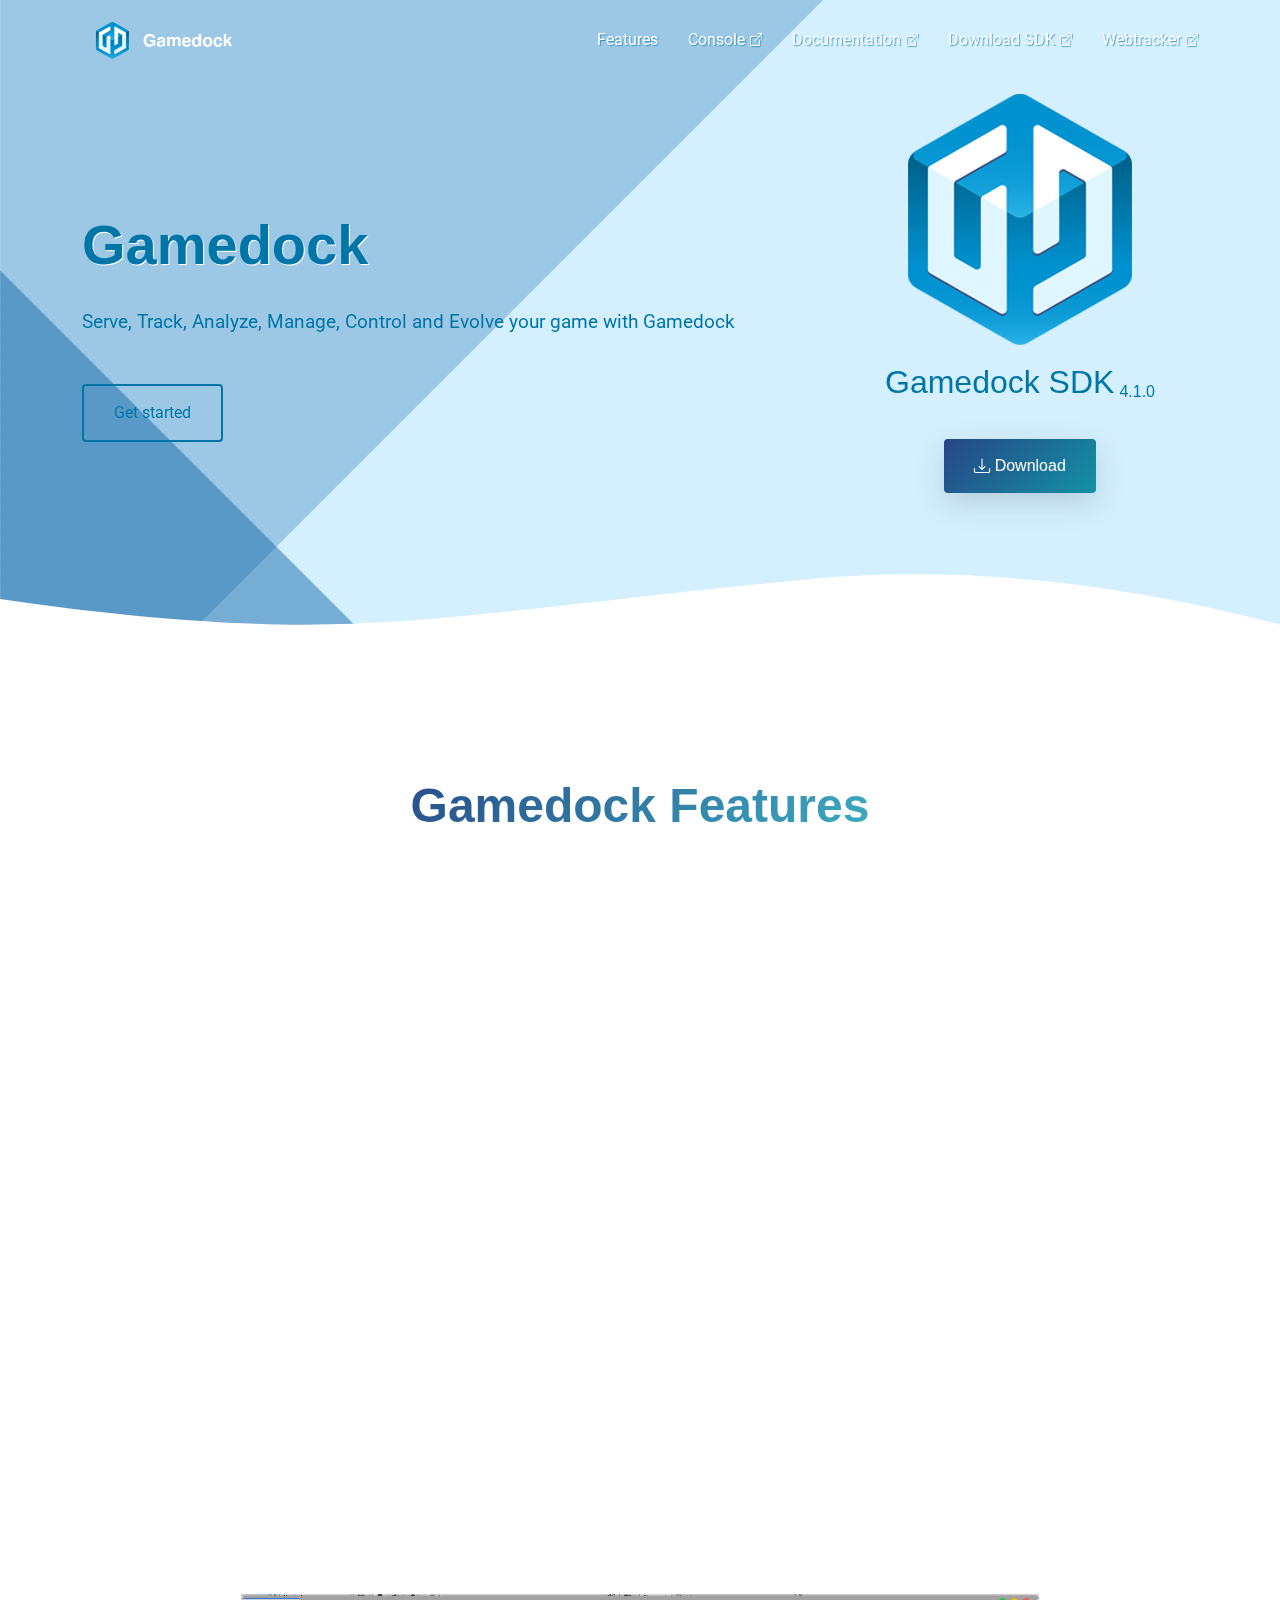
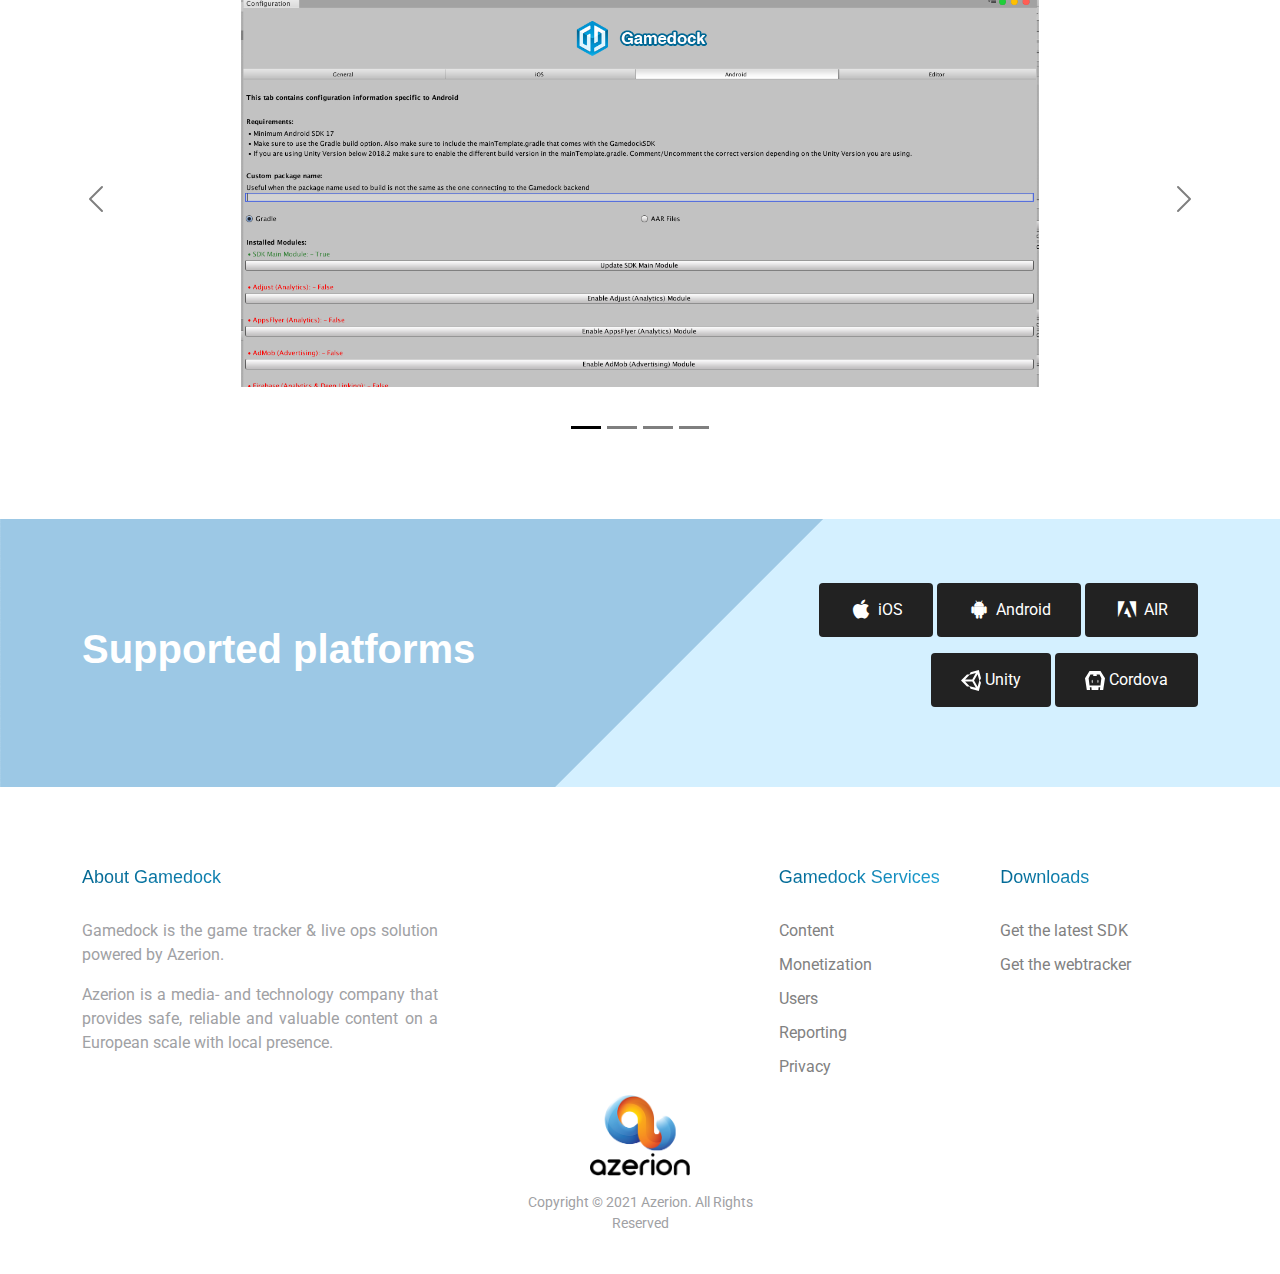
==== commit ecbbde47: "Added svg icons for cordova and unity. Code refactor" ====
--- a/landing/index.html
+++ b/landing/index.html
@@ -6,8 +6,15 @@
   <meta content="width=device-width, initial-scale=1.0" name="viewport">
 
   <title>Gamedock</title>
-  <meta content="" name="description">
+  <meta content="Gamedock is the game tracker & live ops solution powered by Azerion" name="description">
   <meta content="" name="keywords">
+  <meta property="og:type" content="website" />
+  <meta property="og:site_name" content="Gamedock" />
+  <meta property="og:title" content="Gamedock - Serve, Track, Analyze, Manage, Control and Evolve your game" />
+  <meta property="og:description" content="Gamedock is the gametracker & liveops solution from Azerion. Modularize it to meet your needs, or adopt the entire Gamedock as a powerful base for your  games." />
+  <meta property="og:image" content="https://docs.gamedock.io/_images/GamedockLogoMedium.png" />
+  <meta property="og:url" content="" />
+  <meta property="og:locale" content="en_GB" />
 
   <!-- Favicons -->
   <link href="assets/img/favicon.ico" rel="icon">
@@ -23,15 +30,9 @@
   <link href="assets/vendor/boxicons/css/boxicons.min.css" rel="stylesheet">
   <link href="assets/vendor/swiper/swiper-bundle.min.css" rel="stylesheet">
 
-  <!-- Template Main CSS File -->
+  <!-- Main CSS File -->
   <link href="assets/css/style.css" rel="stylesheet">
 
-  <!-- =======================================================
-  * Template Name: SoftLand - v4.0.0
-  * Template URL: https://bootstrapmade.com/softland-bootstrap-app-landing-page-template/
-  * Author: BootstrapMade.com
-  * License: https://bootstrapmade.com/license/
-  ======================================================== -->
 </head>
 
 <body>
@@ -41,16 +42,11 @@
     <div class="container d-flex justify-content-between align-items-center">
 
       <div class="logo">
-        <!-- <h1><a href="index.html">Gamedock</a></h1> -->
-        <!-- Uncomment below if you prefer to use an image logo -->
-        
-        <a href="#"><img src="assets/img/GamedockLogoSmall.png" alt="" class="img-fluid"></a>
-        
+        <a href="#"><img src="assets/img/GamedockLogoSmall.png" alt="" class="img-fluid"></a>       
       </div>
 
       <nav id="navbar" class="navbar">
         <ul>
-          <!-- <li><a href="#hero">Home</a></li> -->
           <li><a href="#features">Features</a></li>
           <li><a href="https://console.gamedock.io/" target="_blank">Console <i class="bi bi-box-arrow-up-right"></i></a></li>
           <li><a href="https://docs.gamedock.io/" target="_blank">Documentation <i class="bi bi-box-arrow-up-right"></i></a></li>
@@ -84,7 +80,6 @@
         <div class="col-12 hero-text-image">
           <div class="row">
             <div class="col-lg-8 text-center text-lg-start">
-              <!-- <img src="assets/img/GamedockLogoMedium.png" alt="Image" data-aos="fade-right"> -->
               <h1 data-aos="fade-right">Gamedock</h1>
               <p class="mb-5" data-aos="fade-right" data-aos-delay="100">Serve, Track, Analyze, Manage, Control and Evolve your game with Gamedock</p>
               <p data-aos="fade-right" data-aos-delay="200" data-aos-offset="-500"><a href="#features" class="btn btn-outline-blue">Get started</a></p>
@@ -92,9 +87,6 @@
             <div class="col-lg-4 gamedocklogo-wrap text-center">
               <img src="assets/img/GamedockLogoMedium.png" alt="Image" data-aos="fade-down">
               <p><h2 data-aos="fade-down" class="hero-text-image"><span class="gamedock-download">Gamedock SDK<sub>4.1.0</sub></span> <br><br><a data-aos="fade-down" href="https://github.com/azerion/gamedock-sdk/releases" target="_blank" class="btn btn-primary"><i class="bi bi-download"></i><span> Download</span></a></h2></p>
-              
-              
-              <!-- <img src="assets/img/phone_2.png" alt="Image" class="phone-2" data-aos="fade-right" data-aos-delay="200"> -->
             </div>
           </div>
         </div>
@@ -179,42 +171,6 @@
       </div>
     </section>
 
-    <!-- <section class="section">
-
-      <div class="container">
-        <div class="row justify-content-center text-center mb-5" data-aos="fade">
-          <div class="col-md-7 mb-5">
-            <img src="assets/img/gdcConsole.png" alt="Image" class="img-fluid">
-          </div>
-        </div> -->
-
-        <!-- <div class="row">
-          <div class="col-md-4">
-            <div class="step">
-              <span class="number">STEP 1</span>
-              <h3>Download SDK </a></h3>
-              <p><a href="https://github.com/azerion/gamedock-sdk/releases" target="_blank">Get Gamedock for your platform <i class="bi bi-download"></i></a></p>
-            </div>
-          </div>
-          <div class="col-md-4">
-            <div class="step">
-              <span class="number">STEP 2</span>
-              <h3>Create Profile</h3>
-              <p>Register with Gamedock</p>
-            </div>
-          </div>
-          <div class="col-md-4">
-            <div class="step">
-              <span class="number">STEP 3</span>
-              <h3>Start managing</h3>
-              <p>Analyze, Design and Evolve your game!</p>
-            </div>
-          </div>
-        </div> -->
-
-      <!-- </div>
-      
-    </section> -->
     <section>
       <div id="myCarousel" class="carousel slide" data-bs-ride="carousel">
         <ol class="carousel-indicators">
@@ -278,41 +234,6 @@
         </a>
       </div>
     </section>
-    <!-- <section class="section">
-      <div class="container">
-        <div class="row align-items-center">
-          <div class="col-md-4 me-auto">
-            <h2 class="mb-4">Seamlessly Communicate</h2>
-            <p class="mb-4">Lorem ipsum dolor sit amet, consectetur adipisicing elit. Tenetur at reprehenderit optio,
-              laudantium eius quod, eum maxime molestiae porro omnis. Dolores aspernatur delectus impedit incidunt
-              dolore mollitia esse natus beatae.</p>
-            <p><a href="#" class="btn btn-primary">Download Now</a></p>
-          </div>
-          <div class="col-md-6" data-aos="fade-left">
-            <img src="assets/img/undraw_svg_2.svg" alt="Image" class="img-fluid">
-          </div>
-        </div>
-      </div>
-    </section>
-
-    <section class="section">
-      <div class="container">
-        <div class="row align-items-center">
-          <div class="col-md-4 ms-auto order-2">
-            <h2 class="mb-4">Gather Feedback</h2>
-            <p class="mb-4">Lorem ipsum dolor sit amet, consectetur adipisicing elit. Tenetur at reprehenderit optio,
-              laudantium eius quod, eum maxime molestiae porro omnis. Dolores aspernatur delectus impedit incidunt
-              dolore mollitia esse natus beatae.</p>
-            <p><a href="#" class="btn btn-primary">Download Now</a></p>
-          </div>
-          <div class="col-md-6" data-aos="fade-right">
-            <img src="assets/img/undraw_svg_3.svg" alt="Image" class="img-fluid">
-          </div>
-        </div>
-      </div>
-    </section> -->
-
-    
 
     <!-- ======= CTA Section ======= -->
     <section class="section cta-section">
@@ -322,7 +243,8 @@
             <h3>Supported platforms</h3>
           </div>
           <div class="col-md-7 text-center text-md-end">
-            <p><a href="https://github.com/azerion/gamedock-sdk/releases" class="btn d-inline-flex align-items-center"><i class="bx bxl-apple"></i><span>iOS</span></a> <a href="https://github.com/azerion/gamedock-sdk/releases" class="btn d-inline-flex align-items-center"><i class="bx bxl-android"></i><span>Android</span></a> <a href="https://github.com/azerion/gamedock-sdk/releases" class="btn d-inline-flex align-items-center"><i class="bx bxl-adobe"></i><span>AIR</span></a> <a href="https://github.com/azerion/gamedock-sdk/releases" class="btn d-inline-flex align-items-center"><i class="bx bx-unite"></i><span>Unity</span></a> <a href="https://github.com/azerion/gamedock-sdk/releases" class="btn d-inline-flex align-items-center"><i class="bx bx-analyse"></i><span>Cordova</span></a></p>
+            <p><a href="https://github.com/azerion/gamedock-sdk/releases" class="btn d-inline-flex align-items-center"><i class="bx bxl-apple"></i><span>iOS</span></a> <a href="https://github.com/azerion/gamedock-sdk/releases" class="btn d-inline-flex align-items-center"><i class="bx bxl-android"></i><span>Android</span></a> <a href="https://github.com/azerion/gamedock-sdk/releases" class="btn d-inline-flex align-items-center"><i class="bx bxl-adobe"></i><span>AIR</span></a> </p>
+            <p><a href="https://github.com/azerion/gamedock-sdk/releases" class="btn d-inline-flex align-items-center"><img src="assets/img/unity-icon.svg" class="filter-white" style="width:20px;"><span>&nbsp;Unity</span></a> <a href="https://github.com/azerion/gamedock-sdk/releases" class="btn d-inline-flex align-items-center"><img src="assets/img/cordova-icon.svg" class="filter-white" style="width:20px;"><span>&nbsp;Cordova</span></a></p>
           </div>
         </div>
       </div>
@@ -336,24 +258,12 @@
       <div class="row">
         <div class="col-md-4 mb-4 mb-md-0">
           <h3>About Gamedock</h3>
-          <p>Gamedock is the game tracker solution powered by Azerion. A media- and technology company that provides safe, reliable and valuable content on a European scale with local presence.</p>
-          <!-- <p class="social">
-            <a href="#"><span class="bi bi-twitter"></span></a>
-            <a href="#"><span class="bi bi-facebook"></span></a>
-            <a href="#"><span class="bi bi-instagram"></span></a>
-            <a href="#"><span class="bi bi-linkedin"></span></a>
-          </p> -->
+          <p>Gamedock is the game tracker & live ops solution powered by Azerion.</p> Azerion is a media- and technology company that provides safe, reliable and valuable content on a European scale with local presence.</p>
         </div>
         <div class="col-md-7 ms-auto">
           <div class="row site-section pt-0">
             <div class="col-md-4 mb-4 mb-md-0">
-              <!-- <h3>Navigation</h3>
-              <ul class="list-unstyled">
-                <li><a href="#">Pricing</a></li>
-                <li><a href="#">Features</a></li>
-                <li><a href="#">Blog</a></li>
-                <li><a href="#">Contact</a></li>
-              </ul> -->
+
             </div>
             <div class="col-md-4 mb-4 mb-md-0">
               <h3>Gamedock Services</h3>
@@ -362,13 +272,14 @@
                 <li><a href="https://docs.gamedock.io/#/monetization">Monetization</a></li>
                 <li><a href="https://docs.gamedock.io/#/users">Users</a></li>
                 <li><a href="https://docs.gamedock.io/#/reporting">Reporting</a></li>
+                <li><a href="https://docs.gamedock.io/#/gdprPrivacyPolicy">Privacy</a></li>
               </ul>
             </div>
             <div class="col-md-4 mb-4 mb-md-0">
               <h3>Downloads</h3>
               <ul class="list-unstyled">
-                <li><a href="#">Get the latest SDK</a></li>
-                <li><a href="#">Get the webtracker</a></li>
+                <li><a href="https://github.com/azerion/gamedock-sdk/releases">Get the latest SDK</a></li>
+                <li><a href="https://www.npmjs.com/package/gamedock-web-tracker">Get the webtracker</a></li>
               </ul>
             </div>
           </div>
@@ -382,7 +293,7 @@
           
           <div class="credits">
             <p><a href="https://azerion.com" target="_blank"><img src="assets/img/azerion_small_black.png" class="img-fluid" style="width: 100px;"></a></p>
-            <p class="copyright">&copy; 2021 Copyright Azerion. All Rights Reserved</p>
+            <p class="copyright">Copyright &copy; 2021 Azerion. All Rights Reserved</p>
           </div>
         </div>
       </div>
--- a/landing/assets/css/style.css
+++ b/landing/assets/css/style.css
@@ -22,7 +22,6 @@
 }
 
 h1, h2, h3, h4, h5, h6, .font-heading {
-  /* font-family: "Open+Sans", sans-serif; */
   font-family: "Work+Sans", sans-serif;
   color: #000;
 }
@@ -222,7 +221,6 @@
 
 /* CTA Section */
 .cta-section {
-  /*background: linear-gradient(to right, #274685 0%, #3db3c5 100%);*/
   background: url(../img/coverpageBackground.png);
   color: #fff;
 }
@@ -716,13 +714,15 @@
 --------------------------------------------------------------*/
 .footer {
   padding: 5rem 0 2.5rem 0;
-  
+  text-align: justify;
 }
 
 .footer h3 {
   font-size: 18px;
   margin-bottom: 30px;
-  color: #818181;
+  background: linear-gradient(-45deg, #24ade3, #006590);
+  -webkit-background-clip: text;
+  -webkit-text-fill-color: transparent;
 }
 
 .footer ul li {
@@ -731,7 +731,7 @@
 
 .footer a {
   color: #818181;
-  text-decoration: underline;
+  /* text-decoration: underline; */
 }
 
 .footer .copyright {
@@ -790,7 +790,6 @@
 
 .feature-subtitle{
   font-family: 'Roboto';
-  /* color: #1976D2; */
   background: linear-gradient(-45deg, #24ade3, #006590);
     -webkit-background-clip: text;
     -webkit-text-fill-color: transparent;
@@ -882,82 +881,20 @@
   cursor: default;
 }
 
-/* .yellow {
-  background: linear-gradient(to bottom right, #ffeb3b 0%, #fbc02d 100%);
-  color: #ffb300;
-}
-
-.orange {
-  background: linear-gradient(to bottom right, #ffc107 0%, #f57c00 100%);
-  color: #f68401;
-}
-
-.pink {
-  background: linear-gradient(to bottom right, #F48FB1 0%, #d81b60 100%);
-  color: #dc306f;
-}
-
-.red {
-  background: linear-gradient(to bottom right, #f4511e 0%, #b71c1c 100%);
-  color: #c62828;
-}
-
-.purple {
-  background: linear-gradient(to bottom right, #ab47bc 0%, #4527a0 100%);
-  color: #7127a8;
-}
-
-.teal {
-  background: linear-gradient(to bottom right, #4DB6AC 0%, #00796B 100%);
-  color: #34a297;
-} */
-
 .blue {
-  background: linear-gradient(to bottom right, #4FC3F7 0%, #2196F3 100%);
+  background: linear-gradient(to bottom right, #0084bc 0%, #1aa6dd 100%);
   color: #259af3;
 }
 
 
-
-/* .blue-dark {
-  background: linear-gradient(to bottom right, #1976D2 0%, #283593 100%);
-  color: #1c68c5;
-}
-
-.blue-light {
-  
-  background: linear-gradient(to bottom right, #69b2ee 0%, #1e94f5 100%);
-  color: #5999c7;
-} */
-
-
-
-
-/* .green {
-  background: linear-gradient(to bottom right, #cddc39 0%, #8bc34a 100%);
-  color: #7cb342;
-}
-
-.green-dark {
-  background: linear-gradient(to bottom right, #4CAF50 0%, #1B5E20 100%);
-  color: #00944a;
-}
-
-.silver {
-  background: linear-gradient(to bottom right, #E0E0E0 0%, #BDBDBD 100%);
-  color: #9e9e9e;
-}
-
-.gold {
-  background: linear-gradient(to bottom right, #e6ce6a 0%, #b7892b 100%);
-  color: #b7892b;
-} */
-
-
-
-
-
-/* CUSTOMIZE THE CAROUSEL
+/* SVG ICONS COLOR FILTER
+-------------------------------------------------- */
+.filter-white{
+  filter: brightness(0) saturate(100%) invert(100%) sepia(3%) saturate(2736%) hue-rotate(210deg) brightness(116%) contrast(100%);
+}
+
+
+/* CUSTOMIZED CAROUSEL
 -------------------------------------------------- */
 
 /* Carousel base class */
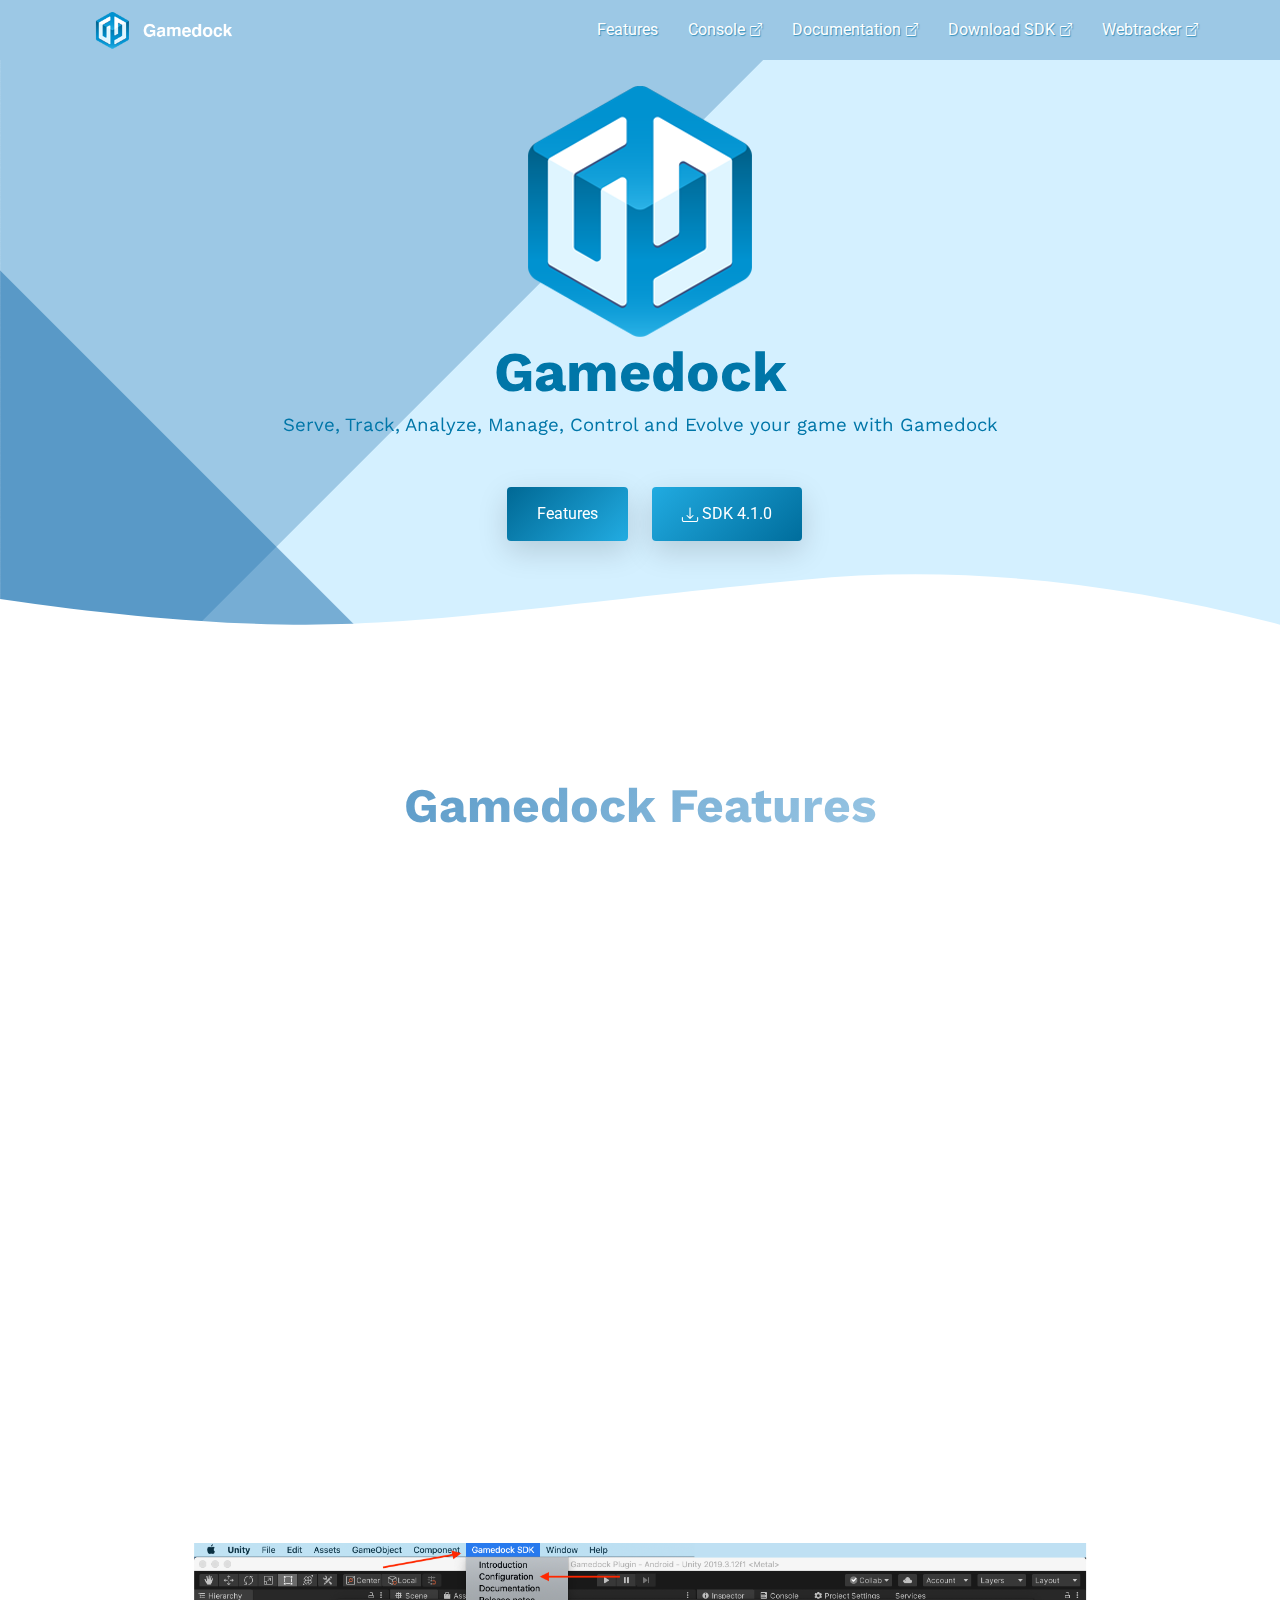
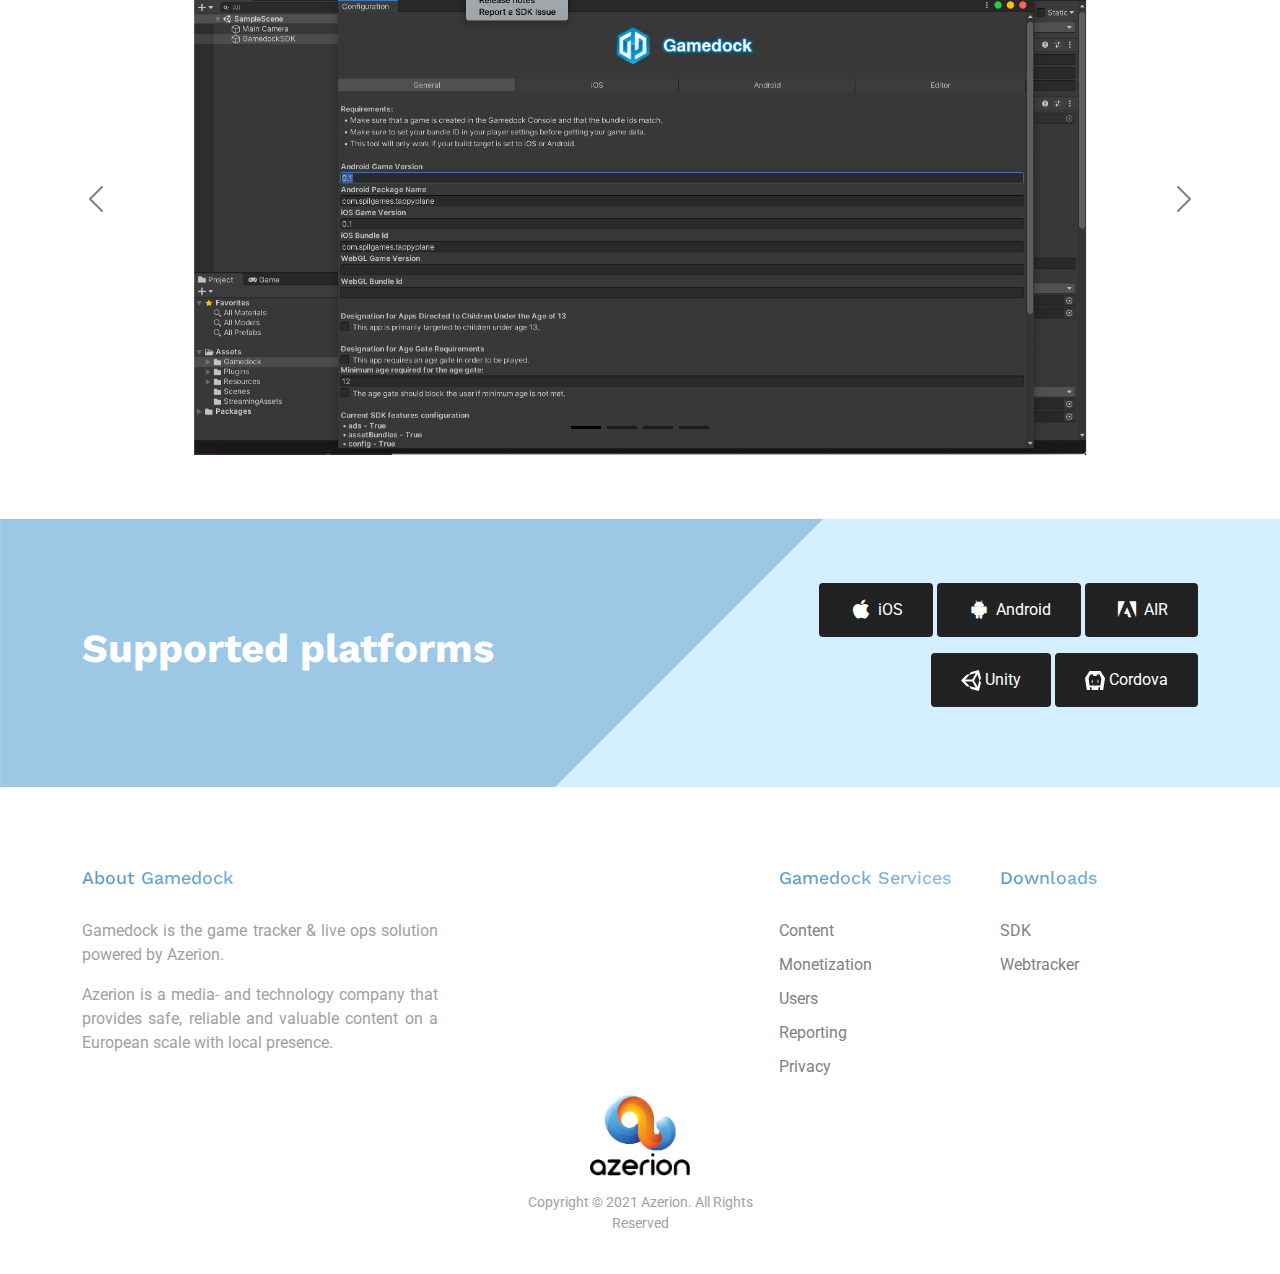
==== commit 26f614d5: "Reordered hero section to match our style. Adjusted texts and carousel images" ====
--- a/landing/index.html
+++ b/landing/index.html
@@ -11,7 +11,7 @@
   <meta property="og:type" content="website" />
   <meta property="og:site_name" content="Gamedock" />
   <meta property="og:title" content="Gamedock - Serve, Track, Analyze, Manage, Control and Evolve your game" />
-  <meta property="og:description" content="Gamedock is the gametracker & liveops solution from Azerion. Modularize it to meet your needs, or adopt the entire Gamedock as a powerful base for your  games." />
+  <meta property="og:description" content="Gamedock is the gametracker & liveops solution from Azerion. Modularize it to your needs, or adopt the entire Gamedock as a powerful base for your games." />
   <meta property="og:image" content="https://docs.gamedock.io/_images/GamedockLogoMedium.png" />
   <meta property="og:url" content="" />
   <meta property="og:locale" content="en_GB" />
@@ -77,16 +77,20 @@
 
     <div class="container">
       <div class="row align-items-center">
-        <div class="col-12 hero-text-image">
+        <div class="col-12 hero-section-align">
           <div class="row">
-            <div class="col-lg-8 text-center text-lg-start">
+            <div class="col-lg-12 text-center">
+              <img src="assets/img/GamedockLogoMedium.png"alt="Image" data-aos="fade-down">
               <h1 data-aos="fade-right">Gamedock</h1>
-              <p class="mb-5" data-aos="fade-right" data-aos-delay="100">Serve, Track, Analyze, Manage, Control and Evolve your game with Gamedock</p>
-              <p data-aos="fade-right" data-aos-delay="200" data-aos-offset="-500"><a href="#features" class="btn btn-outline-blue">Get started</a></p>
-            </div>
-            <div class="col-lg-4 gamedocklogo-wrap text-center">
-              <img src="assets/img/GamedockLogoMedium.png" alt="Image" data-aos="fade-down">
-              <p><h2 data-aos="fade-down" class="hero-text-image"><span class="gamedock-download">Gamedock SDK<sub>4.1.0</sub></span> <br><br><a data-aos="fade-down" href="https://github.com/azerion/gamedock-sdk/releases" target="_blank" class="btn btn-primary"><i class="bi bi-download"></i><span> Download</span></a></h2></p>
+              <p class="mb-5 hero-subtitle" data-aos="fade-right" data-aos-delay="100">Serve, Track, Analyze, Manage, Control and Evolve your game with Gamedock</p>
+              <div class="row" >
+                <div class="col-lg-6 text-lg-end">
+                  <p data-aos="fade-right" data-aos-delay="200" data-aos-offset="-500"><a href="#features" class="btn btn-primary">Features</a>
+                </div>
+                <div class="col-lg-6 text-lg-start">
+                  <a data-aos="fade-right" data-aos-delay="200" data-aos-offset="-500" href="https://github.com/azerion/gamedock-sdk/releases" target="_blank" class="btn btn-secondary"><i class="bi bi-download"></i><span>&nbsp;SDK 4.1.0</span></a>
+                </div>
+              </div>
             </div>
           </div>
         </div>
@@ -181,50 +185,20 @@
         </ol>
         <div class="carousel-inner">
           <div class="carousel-item active">
-            <svg class="bd-placeholder-img" width="100%" height="100%" xmlns="http://www.w3.org/2000/svg" aria-hidden="true" preserveAspectRatio="xMidYMid slice" focusable="false"><rect width="100%" height="100%" fill="transparent"/></svg>
-    
-            <div class="container">
-              <div class="carousel-caption text-start">
-                <img src="assets/img/PlatformSpecificUnityAndroid.png" alt="Image" class="img-fluid">
-              </div>
-            </div>
-          </div>
-
+            <img src="assets/img/PlatformSpecificUnityAndroid.png" alt="Image" class="d-block w-100 img-fluid">
+          </div>
           <div class="carousel-item">
-            <svg class="bd-placeholder-img" width="100%" height="100%" xmlns="http://www.w3.org/2000/svg" aria-hidden="true" preserveAspectRatio="xMidYMid slice" focusable="false"><rect width="100%" height="100%" fill="transparent"/></svg>
-    
-            <div class="container">
-              <div class="carousel-caption text-end">
-                <img src="assets/img/login.png" alt="Image" class="img-fluid">
-              </div>
-            </div>
-          </div>
-
+            <img src="assets/img/console_login.png" alt="Image" class="d-block w-100 img-fluid">
+          </div>
           <div class="carousel-item">
-            <svg class="bd-placeholder-img" width="100%" height="100%" xmlns="http://www.w3.org/2000/svg" aria-hidden="true" preserveAspectRatio="xMidYMid slice" focusable="false"><rect width="100%" height="100%" fill="transparent"/></svg>
-    
-            <div class="container">
-              <div class="carousel-caption">
-                <img src="assets/img/gdcConsole.png" alt="Image" class="img-fluid">
-              </div>
-            </div>
-          </div>
-
+            <img src="assets/img/gdcConsole.png" alt="Image" class="d-block w-100 img-fluid">           
+          </div>
           <div class="carousel-item">
-            <svg class="bd-placeholder-img" width="100%" height="100%" xmlns="http://www.w3.org/2000/svg" aria-hidden="true" preserveAspectRatio="xMidYMid slice" focusable="false"><rect width="100%" height="100%" fill="transparent"/></svg>
-    
-            <div class="container">
-              <div class="carousel-caption">
-                <img src="assets/img/PushNotifications6.png" alt="Image" class="img-fluid">
-              </div>
-            </div>
-          </div>
-
-          
-
-        </div>
-
-        <a class="carousel-control-prev" href="#myCarousel" role="button" data-bs-slide="prev">
+            <img src="assets/img/PushNotifications6.png" alt="Image" class="d-block w-100 img-fluid">
+          </div>         
+        </div>
+
+          <a class="carousel-control-prev" href="#myCarousel" role="button" data-bs-slide="prev">
           <span class="carousel-control-prev-icon" aria-hidden="true"></span>
           <span class="visually-hidden">Previous</span>
         </a>
@@ -278,8 +252,8 @@
             <div class="col-md-4 mb-4 mb-md-0">
               <h3>Downloads</h3>
               <ul class="list-unstyled">
-                <li><a href="https://github.com/azerion/gamedock-sdk/releases">Get the latest SDK</a></li>
-                <li><a href="https://www.npmjs.com/package/gamedock-web-tracker">Get the webtracker</a></li>
+                <li><a href="https://github.com/azerion/gamedock-sdk/releases">SDK</a></li>
+                <li><a href="https://www.npmjs.com/package/gamedock-web-tracker">Webtracker</a></li>
               </ul>
             </div>
           </div>
@@ -306,7 +280,6 @@
   <!-- Vendor JS Files -->
   <script src="assets/vendor/aos/aos.js"></script>
   <script src="assets/vendor/bootstrap/js/bootstrap.bundle.min.js"></script>
-  <script src="assets/vendor/php-email-form/validate.js"></script>
   <script src="assets/vendor/swiper/swiper-bundle.min.js"></script>
 
   <!-- Template Main JS File -->
--- a/landing/assets/css/style.css
+++ b/landing/assets/css/style.css
@@ -22,7 +22,7 @@
 }
 
 h1, h2, h3, h4, h5, h6, .font-heading {
-  font-family: "Work+Sans", sans-serif;
+  font-family: "Work Sans", sans-serif;
   color: #000;
 }
 
@@ -68,7 +68,7 @@
 .section-heading {
   font-size: 3rem;
   font-weight: 700;
-  background: linear-gradient(-45deg, #3db3c5, #274685);
+  background: linear-gradient(-45deg,#9cc8e5, #5999c7);
   -webkit-background-clip: text;
   -webkit-text-fill-color: transparent;
 }
@@ -83,7 +83,7 @@
   right: 15px;
   bottom: 15px;
   z-index: 996;
-  background: #2d71a1;
+  background: #5999c7;
   width: 40px;
   height: 40px;
   border-radius: 50px;
@@ -110,6 +110,7 @@
 .btn {
   border: none;
   padding: 15px 30px !important;
+  /* font-family: 'Work Sans', sans-serif; */
 }
 
 .btn.btn-outline-white {
@@ -125,8 +126,8 @@
 
 .btn.btn-outline-blue {
   border: 2px solid #0076a8;
-  background: none;
-  color: #0076a8;
+  background: #0076a8;
+  color: #ffffff;
 }
 
 .btn.btn-outline-blue:hover {
@@ -135,7 +136,14 @@
 }
 .btn.btn-primary {
   background: #2d71a1;
-  background: linear-gradient(-45deg, #1391a5, #274685);
+  background: linear-gradient(-45deg, #22ace2, #006894);
+  color: #fff;
+  box-shadow: 0 10px 30px 0 rgba(0, 0, 0, 0.15);
+}
+
+.btn.btn-secondary {
+  background: #2d71a1;
+  background: linear-gradient(-45deg, #006d9c, #21abe1);
   color: #fff;
   box-shadow: 0 10px 30px 0 rgba(0, 0, 0, 0.15);
 }
@@ -344,15 +352,16 @@
 # Header
 --------------------------------------------------------------*/
 #header {
-  height: 80px;
+  height: 60px;
   transition: all 0.5s;
   z-index: 997;
   transition: all 0.5s;
+  background: rgb(156 200 229);
 }
 
 #header.header-scrolled {
-  background: rgba(23, 136, 228, 0.45);
-  height: 60px;
+  background: rgb(156 200 229);
+  height: 40px;
   color: #ffffff;
 }
 
@@ -404,7 +413,6 @@
   padding: 10px 0 10px 30px;
   font-size: 16px;
   font-weight: 400;
-  /* color: rgba(0, 118, 168, 0.65); */
   color: rgba(255, 255, 255, 1);
   text-shadow: 1px 1px 1px rgb(0, 118, 168, 0.65);
   white-space: nowrap;
@@ -633,8 +641,7 @@
   font-size: 3.5rem;
   color: #0076a8;
   font-weight: 700;
-  margin-bottom: 30px;
-  text-shadow: 1px 1px 0px rgb(255 255 255);
+  margin-bottom: 5px;
 }
 
 @media screen and (max-width: 992px) {
@@ -720,7 +727,7 @@
 .footer h3 {
   font-size: 18px;
   margin-bottom: 30px;
-  background: linear-gradient(-45deg, #24ade3, #006590);
+  background: linear-gradient(-45deg,#9cc8e5, #5999c7);
   -webkit-background-clip: text;
   -webkit-text-fill-color: transparent;
 }
@@ -731,7 +738,10 @@
 
 .footer a {
   color: #818181;
-  /* text-decoration: underline; */
+}
+
+.footer a:hover{
+  color: #1480be;
 }
 
 .footer .copyright {
@@ -789,8 +799,8 @@
 
 
 .feature-subtitle{
-  font-family: 'Roboto';
-  background: linear-gradient(-45deg, #24ade3, #006590);
+  font-family: 'Work Sans';
+  background: linear-gradient(-45deg,#9cc8e5, #5999c7);
     -webkit-background-clip: text;
     -webkit-text-fill-color: transparent;
 }
@@ -801,8 +811,13 @@
   padding-right: 0.5rem;
 }
 
-
-
+.hero-section-align {
+  margin-top: -5rem;
+}
+
+.hero-subtitle{
+  font-family: 'Work Sans';
+}
 
 
 .badge-hexagon {
@@ -836,10 +851,7 @@
 .badge-hexagon:after {
   transform: rotate(-60deg);
 }
-/* .badge-hexagon:hover {
-  color: #000000;
-  
-} */
+
 .badge-hexagon .circle {
   width: 60px;
   height: 60px;
@@ -917,6 +929,9 @@
   left: 0;
   min-width: 100%;
   height: 32rem;
+  max-width: none;
+  object-fit: contain;
+overflow: hidden;
 }
 
 .carousel-control-next,
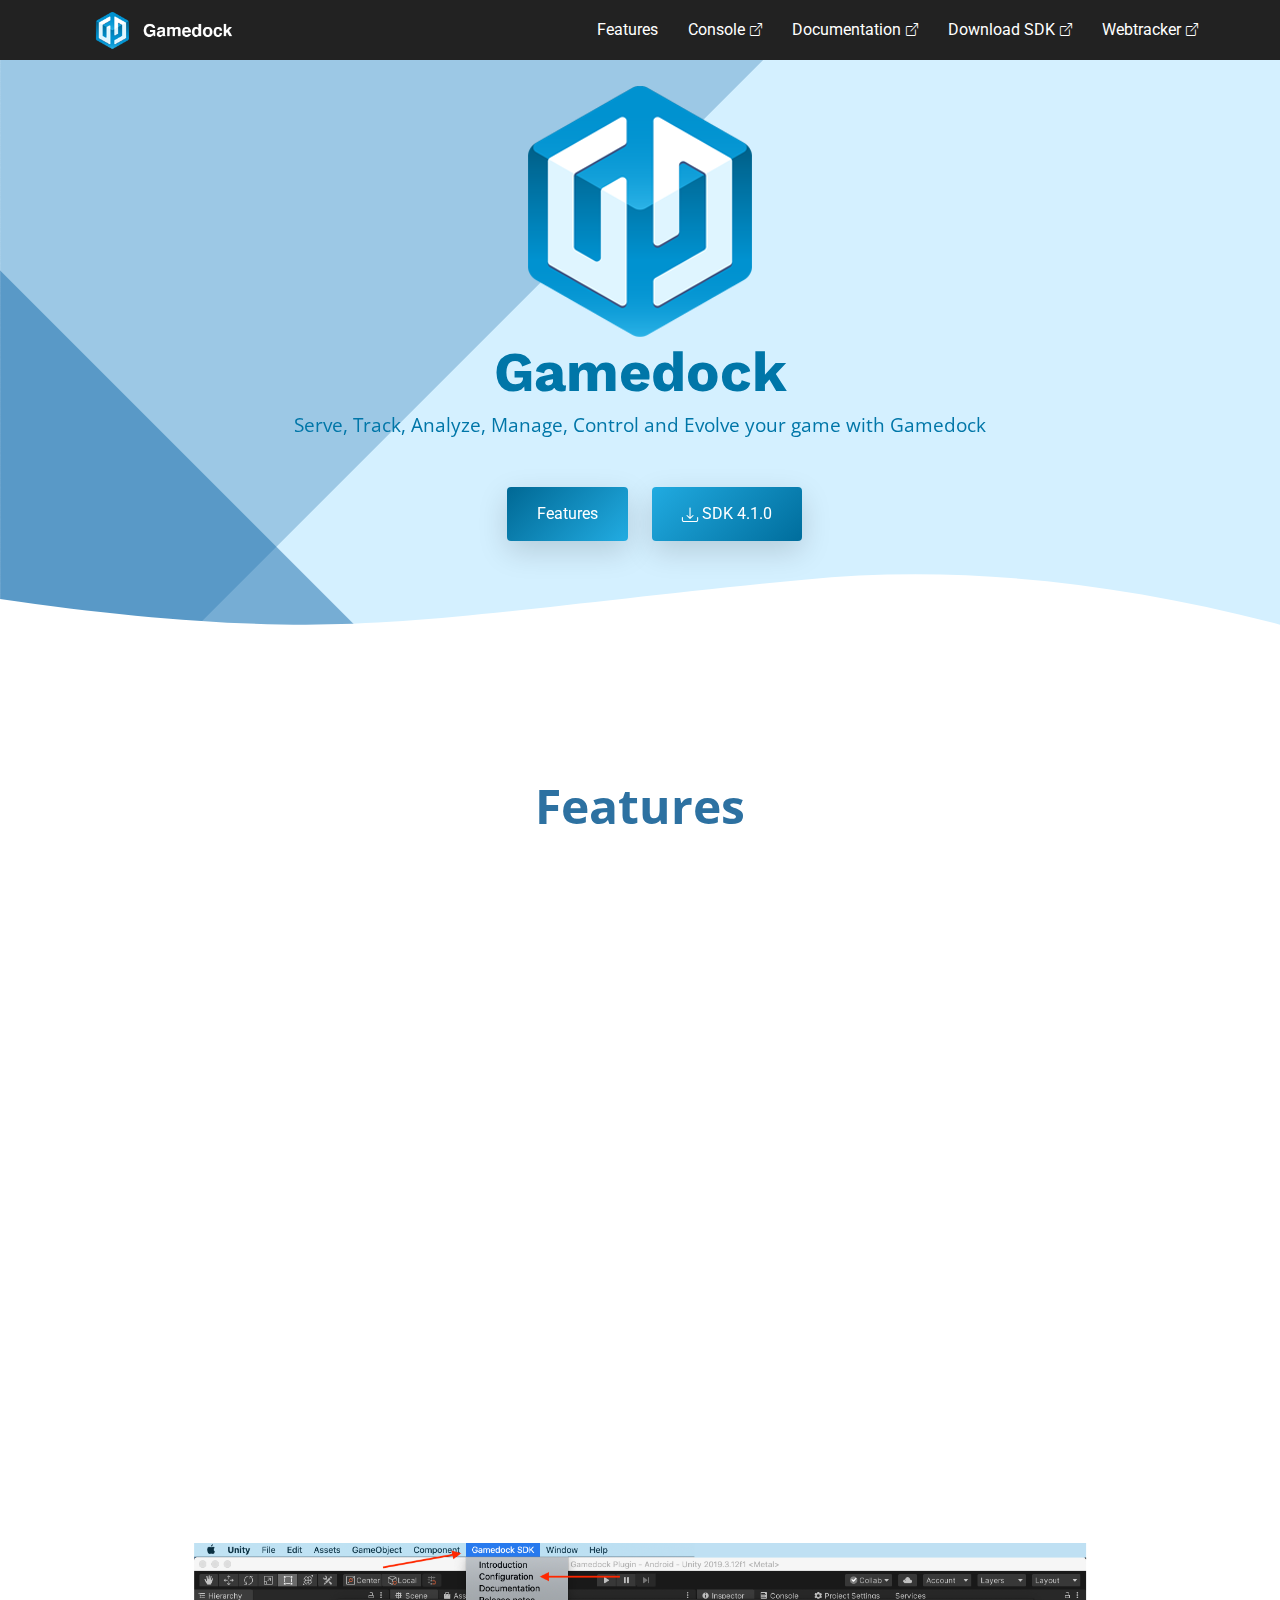
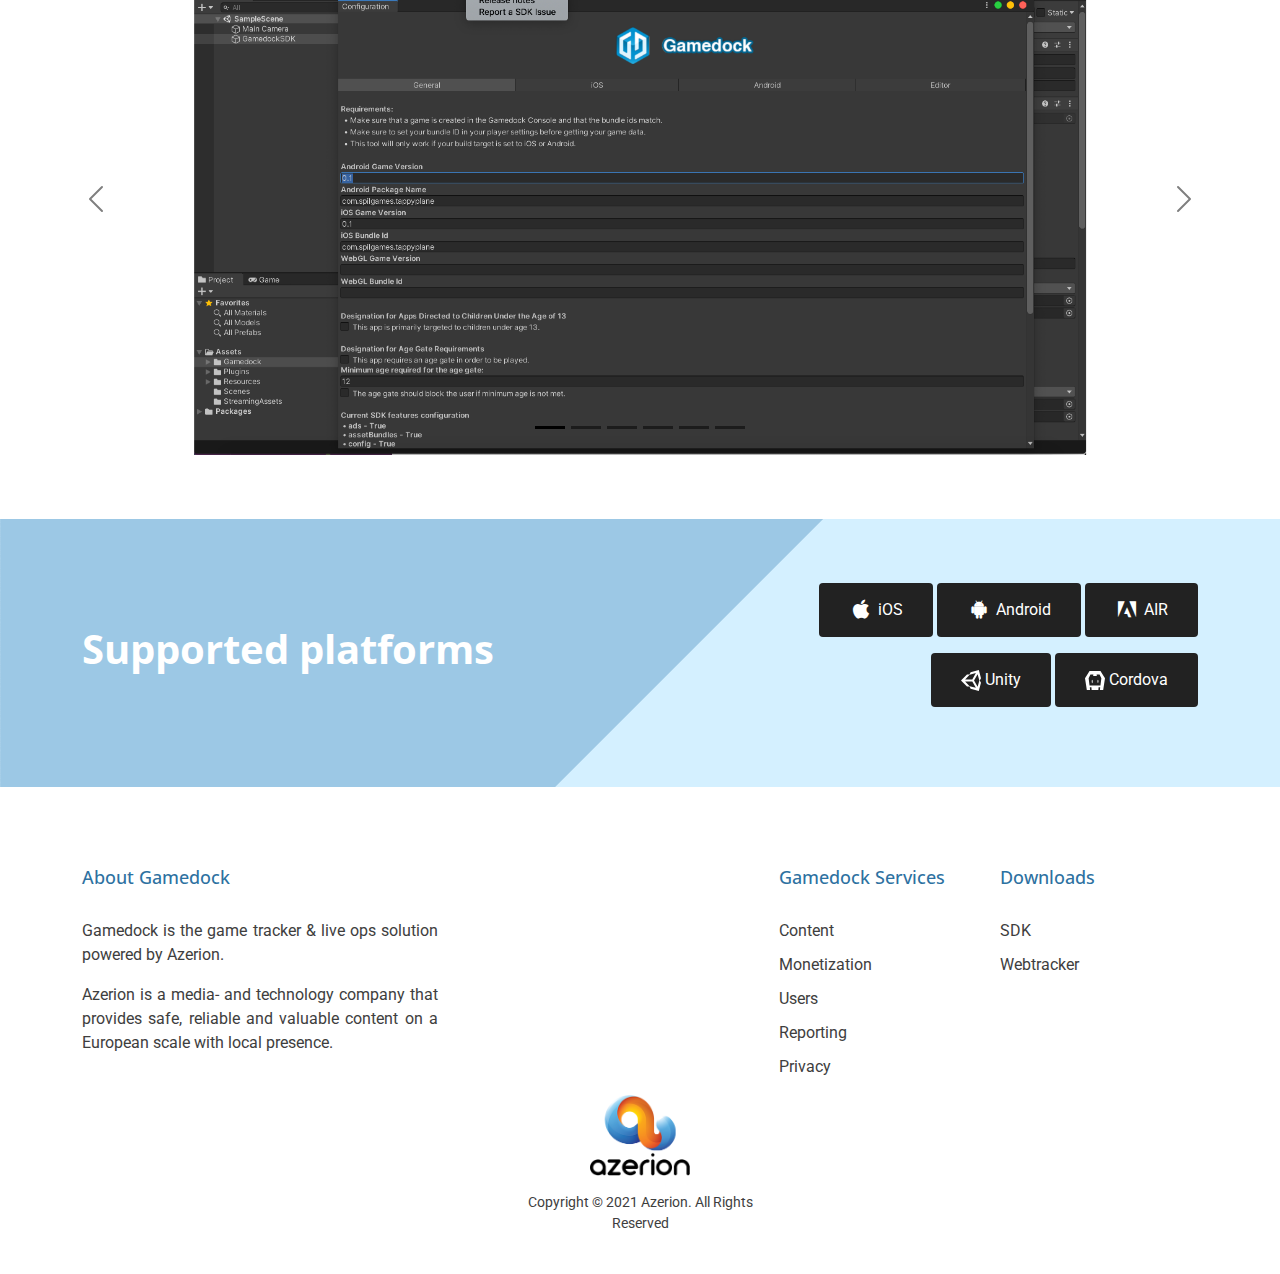
==== commit 1ae9ae3a: "Adjusted font, added slides to carousel, adjusted colors" ====
--- a/landing/index.html
+++ b/landing/index.html
@@ -21,7 +21,7 @@
   <link href="assets/img/favicon.ico" rel="apple-touch-icon">
 
   <!-- Google Fonts -->
-  <link href="https://fonts.googleapis.com/css?family=Roboto:300,300i,400,400i,500,500i,600,600i,700,700i|Work+Sans:300,300i,400,400i,500,500i,600,600i,700,700i|Poppins:300,300i,400,400i,500,500i,600,600i,700,700i" rel="stylesheet">
+  <link href="https://fonts.googleapis.com/css?family=Roboto:300,300i,400,400i,500,500i,600,600i,700,700i|Open+Sans:300,300i,400,400i,500,500i,600,600i,700,700i|Work+Sans:300,300i,400,400i,500,500i,600,600i,700,700i" rel="stylesheet">
 
   <!-- Vendor CSS Files -->
   <link href="assets/vendor/aos/aos.css" rel="stylesheet">
@@ -84,10 +84,10 @@
               <h1 data-aos="fade-right">Gamedock</h1>
               <p class="mb-5 hero-subtitle" data-aos="fade-right" data-aos-delay="100">Serve, Track, Analyze, Manage, Control and Evolve your game with Gamedock</p>
               <div class="row" >
-                <div class="col-lg-6 text-lg-end">
+                <div class="col-lg-6 col-md-6 text-lg-end text-md-end">
                   <p data-aos="fade-right" data-aos-delay="200" data-aos-offset="-500"><a href="#features" class="btn btn-primary">Features</a>
                 </div>
-                <div class="col-lg-6 text-lg-start">
+                <div class="col-lg-6 col-md-6 text-lg-start text-md-start">
                   <a data-aos="fade-right" data-aos-delay="200" data-aos-offset="-500" href="https://github.com/azerion/gamedock-sdk/releases" target="_blank" class="btn btn-secondary"><i class="bi bi-download"></i><span>&nbsp;SDK 4.1.0</span></a>
                 </div>
               </div>
@@ -111,7 +111,7 @@
 
         <div class="row justify-content-center text-center mb-5">
           <div class="col-md-6" data-aos="fade-up">
-            <h2 class="section-heading">Gamedock Features</h2>
+            <h2 class="section-heading">Features</h2>
           </div>
         </div>
 
@@ -182,6 +182,8 @@
           <li data-bs-target="#myCarousel" data-bs-slide-to="1"></li>
           <li data-bs-target="#myCarousel" data-bs-slide-to="2"></li>
           <li data-bs-target="#myCarousel" data-bs-slide-to="3"></li>
+          <li data-bs-target="#myCarousel" data-bs-slide-to="4"></li>
+          <li data-bs-target="#myCarousel" data-bs-slide-to="5"></li>
         </ol>
         <div class="carousel-inner">
           <div class="carousel-item active">
@@ -195,7 +197,13 @@
           </div>
           <div class="carousel-item">
             <img src="assets/img/PushNotifications6.png" alt="Image" class="d-block w-100 img-fluid">
-          </div>         
+          </div>
+          <div class="carousel-item">
+            <img src="assets/img/virtual_goods.png" alt="Image" class="d-block w-100 img-fluid">
+          </div>
+          <div class="carousel-item">
+            <img src="assets/img/monetization_advertising.png" alt="Image" class="d-block w-100 img-fluid">
+          </div>             
         </div>
 
           <a class="carousel-control-prev" href="#myCarousel" role="button" data-bs-slide="prev">
--- a/landing/assets/css/style.css
+++ b/landing/assets/css/style.css
@@ -7,7 +7,7 @@
 
 body {
   font-family: "Roboto", sans-serif;
-  color: #9fa1a4;
+  color: #3e3e3e;
   line-height: 1.5;
 }
 
@@ -22,7 +22,7 @@
 }
 
 h1, h2, h3, h4, h5, h6, .font-heading {
-  font-family: "Work Sans", sans-serif;
+  font-family: "Open Sans",Helvetica,Arial,Lucida,sans-serif;
   color: #000;
 }
 
@@ -68,9 +68,7 @@
 .section-heading {
   font-size: 3rem;
   font-weight: 700;
-  background: linear-gradient(-45deg,#9cc8e5, #5999c7);
-  -webkit-background-clip: text;
-  -webkit-text-fill-color: transparent;
+  color: #2d71a1;
 }
 
 /*--------------------------------------------------------------
@@ -110,7 +108,6 @@
 .btn {
   border: none;
   padding: 15px 30px !important;
-  /* font-family: 'Work Sans', sans-serif; */
 }
 
 .btn.btn-outline-white {
@@ -177,7 +174,7 @@
 }
 
 .feature-1 p {
-  color: #808080;
+  color: #3e3e3e;
 }
 
 /* Step */
@@ -356,12 +353,12 @@
   transition: all 0.5s;
   z-index: 997;
   transition: all 0.5s;
-  background: rgb(156 200 229);
+  background: #222222;
 }
 
 #header.header-scrolled {
-  background: rgb(156 200 229);
-  height: 40px;
+  background: rgb(34 34 34);
+  height: 60px;
   color: #ffffff;
 }
 
@@ -414,7 +411,6 @@
   font-size: 16px;
   font-weight: 400;
   color: rgba(255, 255, 255, 1);
-  text-shadow: 1px 1px 1px rgb(0, 118, 168, 0.65);
   white-space: nowrap;
   transition: 0.3s;
 }
@@ -430,7 +426,7 @@
 }
 
 .navbar a:hover, .navbar .active, .navbar li:hover > a {
-  color: rgba(0, 118, 168, 0.65);
+  color: rgba(0, 179, 255, 1);
 }
 
 .navbar .dropdown ul {
@@ -642,6 +638,7 @@
   color: #0076a8;
   font-weight: 700;
   margin-bottom: 5px;
+  font-family: 'Work Sans',Helvetica,Arial,Lucida,sans-serif; ;
 }
 
 @media screen and (max-width: 992px) {
@@ -727,9 +724,7 @@
 .footer h3 {
   font-size: 18px;
   margin-bottom: 30px;
-  background: linear-gradient(-45deg,#9cc8e5, #5999c7);
-  -webkit-background-clip: text;
-  -webkit-text-fill-color: transparent;
+  color: #2d71a1;
 }
 
 .footer ul li {
@@ -737,7 +732,7 @@
 }
 
 .footer a {
-  color: #818181;
+  color: #3e3e3e;
 }
 
 .footer a:hover{
@@ -799,10 +794,8 @@
 
 
 .feature-subtitle{
-  font-family: 'Work Sans';
-  background: linear-gradient(-45deg,#9cc8e5, #5999c7);
-    -webkit-background-clip: text;
-    -webkit-text-fill-color: transparent;
+  font-family: 'Open Sans',Helvetica,Arial,Lucida,sans-serif;
+  color: #2d71a1;
 }
 
 .feature-description {
@@ -815,10 +808,21 @@
   margin-top: -5rem;
 }
 
+@media screen and (max-width: 992px) {
+  .hero-section-align {
+    margin-top: 0rem;
+  }
+}
+
 .hero-subtitle{
-  font-family: 'Work Sans';
-}
-
+  font-family: 'Open Sans',Helvetica,Arial,Lucida,sans-serif;
+}
+
+@media screen and (max-width: 992px) {
+  .hero-subtitle {
+    font-size: 13pt!important;
+  }
+}
 
 .badge-hexagon {
   position: relative;
